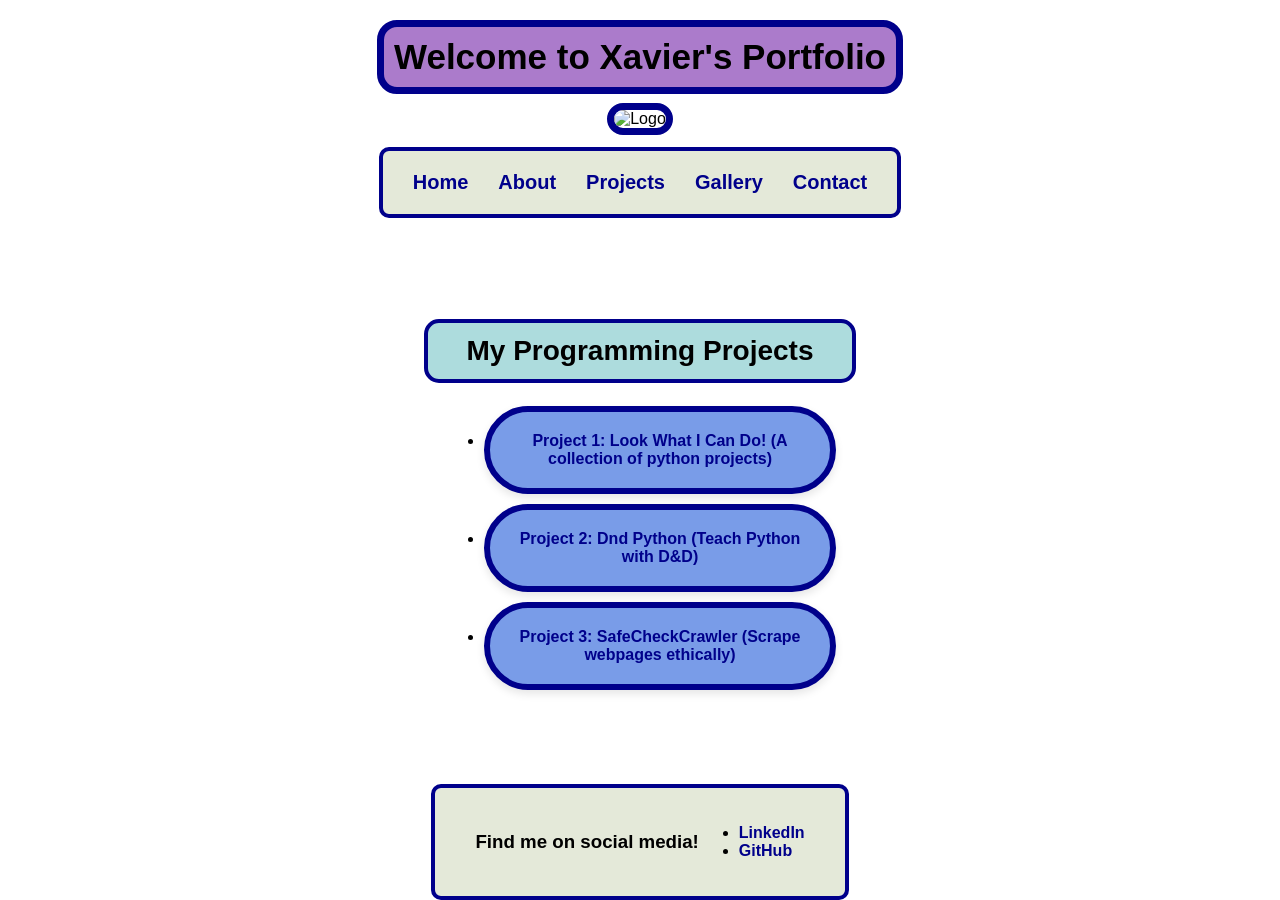
==== index.html @ 68dacaf2 "Redesign portfolio for GitHub Pages Make index.html the deployable homepage, refresh the site with a" ====
<!DOCTYPE html>
<html lang="en">

<head>
    <meta charset="UTF-8">
    <meta name="viewport" content="width=device-width, initial-scale=1.0">
    <title>Xavier's Portfolio</title>
    <link rel="stylesheet" href="styles.css">
</head>

<body>
    <div class="page">
        <h1>Welcome to Xavier's Portfolio</h1>
        <div class="logo">
            <img src="art/logo.png" alt="Logo">
        </div>

        <header class="site-header">
            <nav class="nav">
                <a href="portfolio.html">Home</a>
                <a href="about.html">About</a>
                <a href="projects.html">Projects</a>
                <a href="gallery.html">Gallery</a>
                <a href="contact.html">Contact</a>
            </nav>
        </header>

        <main class="main-content">
            <section id="projects">
                <h2>My Programming Projects</h2>
                <ul>
                    <li class="cards"><a href="https://github.com/Xmharris/Look_What_I_Can_Do">Project 1: Look What
                            I Can Do! (A collection of python projects)</a></li>
                    <li class="cards"><a
                            href="https://github.com/Xmharris/Python_projects/tree/version_one/Dnd_Python">Project
                            2: Dnd Python (Teach Python with D&D)</a></li>
                    <li class="cards"><a href="https://github.com/Xmharris/SafeCheckCrawler">Project 3:
                            SafeCheckCrawler (Scrape webpages ethically)</a>
                    </li>
                </ul>
            </section>
        </main>

        <footer class="site-footer">
            <h3>Find me on social media!</h3>
            <ul>
                <li><a href="https://www.linkedin.com/in/xmharris" target="_blank">LinkedIn</a></li>
                <li><a href="https://github.com/xmharris" target="_blank">GitHub</a></li>
            </ul>
        </footer>
    </div>
</body>

</html>
---- styles.css ----
body {
  background-image: url(art/bg.jpg);
  background-size: cover;
  background-position: center;
  background-attachment: fixed;
  margin: 0;
}

/* ==========================================================================
   1. Base & Element Selectors
   ========================================================================== */
main {
  flex: 1;
  padding: auto;
  width: 100%;
  max-width: 900px;
  box-sizing: border-box;
  justify-content: space-around;
}

h1 {
  font-size: 35px;
  background-color: rgb(171, 123, 203);
  border-radius: 20px;
  border: 7px solid darkblue;
  padding: 10px;
  margin-bottom: 5px;
  margin-top: 20px;

}

h2 {
  font-family: Verdana, Geneva, Tahoma, sans-serif;
  font-size: 28px;
  background-color: rgb(173, 220, 221);
  border-radius: 15px;
  border: 4px solid darkblue;
  text-align: center;
  padding: 12px;
}

p {
  display: flex;
  justify-content: center;
  align-items: center;
  font-size: 18px;
  padding: 10px;
  border-radius: 20px;
  box-shadow: 0 4px 8px rgba(0, 0, 0, 0.1);
}

a {
  color: darkblue;
  text-decoration: none;
  font-weight: bold;
  transition: color 0.2s ease, opacity 0.2s ease;
}

a:hover {
  color: rgb(171, 123, 203);
  opacity: 0.85;
}

form#contact-form {
  display: flex;
  flex-direction: column;
  align-items: center;
  background-color: rgb(155, 222, 213);
  margin-top: 30px;
  border: 4px solid rgb(35, 11, 139);
  border-radius: 20px;
  padding: 20px;
  width: 600px;
  height: 600px;
}


form#contact-form label {
  display: block;
  margin: 8px 0 4px 0;
}

form#contact-form input,
form#contact-form textarea {
  width: 75%;
  padding: 8px;
  margin-bottom: 20px;
  box-sizing: border-box;
}

form#contact-form textarea {
  height: 200px;
}

form#contact-form button {
  padding: 12px 24px;
  border: none;
  border-radius: 6px;
  background-color: darkblue;
  color: white;
  font-weight: bold;
  cursor: pointer;
}

#messages-list {
  background-color: rgb(155, 222, 213);
  border: 4px solid darkblue;
  border-radius: 20px;
  box-shadow: 0 4px 8px rgba(0, 0, 0, 0.1);
  margin-top: 20px;
  padding: 20px;
  list-style: none;
  width: 600px;
  max-width: 900px;
}

/* ==========================================================================
   2. Layout & Page Structure
   ========================================================================== */
.page {
  min-height: 100vh;
  display: flex;
  flex-direction: column;
  justify-content: space-around;
  align-items: center;
  font-family: 'Gill Sans', 'Gill Sans MT', Calibri, 'Trebuchet MS', sans-serif;
}

.site-header {
  display: flex;
  justify-content: space-around;
  align-items: center;
  background-color: rgb(228, 233, 217);
  padding: 20px 30px;
  border-radius: 10px;
  border: 4px solid darkblue;
  width: auto;
  max-width: 900px;
}

.nav {
  display: flex;
  justify-content: space-evenly;
  gap: 30px;
  font-size: 20px;
}

.main-content {
  display: flex;
  justify-content: space-evenly;
  flex-direction: column;
  align-items: center;

}

.site-footer {
  display: flex;
  justify-content: space-around;
  align-items: center;
  background-color: rgb(228, 233, 217);
  padding: 20px 40px;
  border-radius: 10px;
  border: 4px solid darkblue;
  width: auto;
  max-width: 900px;
}

/* ==========================================================================
   3. Component Selectors
   ========================================================================== */

.logo img,
.art-images img {
  width: auto;
  border-radius: 20px;
  border: 7px solid darkblue;
  height: 250px;
  margin: 20px 10px;
  margin-top: 4px;
  margin-bottom: 12px;

}



.cards {
  padding: 20px;
  margin: 10px 20px;
  border-radius: 50px;
  text-align: center;
  background-color: rgb(121, 156, 232);
  border: 6px solid darkblue;
  box-shadow: 0 4px 8px rgba(0, 0, 0, 0.1);
  width: 300px;

}

.card {
  background-color: rgb(213, 230, 173);
  border: 4px solid darkblue;
  width: 500px;
  margin-left: 50px;
}

.featured {
  font-weight: bold;
  font-size: 20px;
}
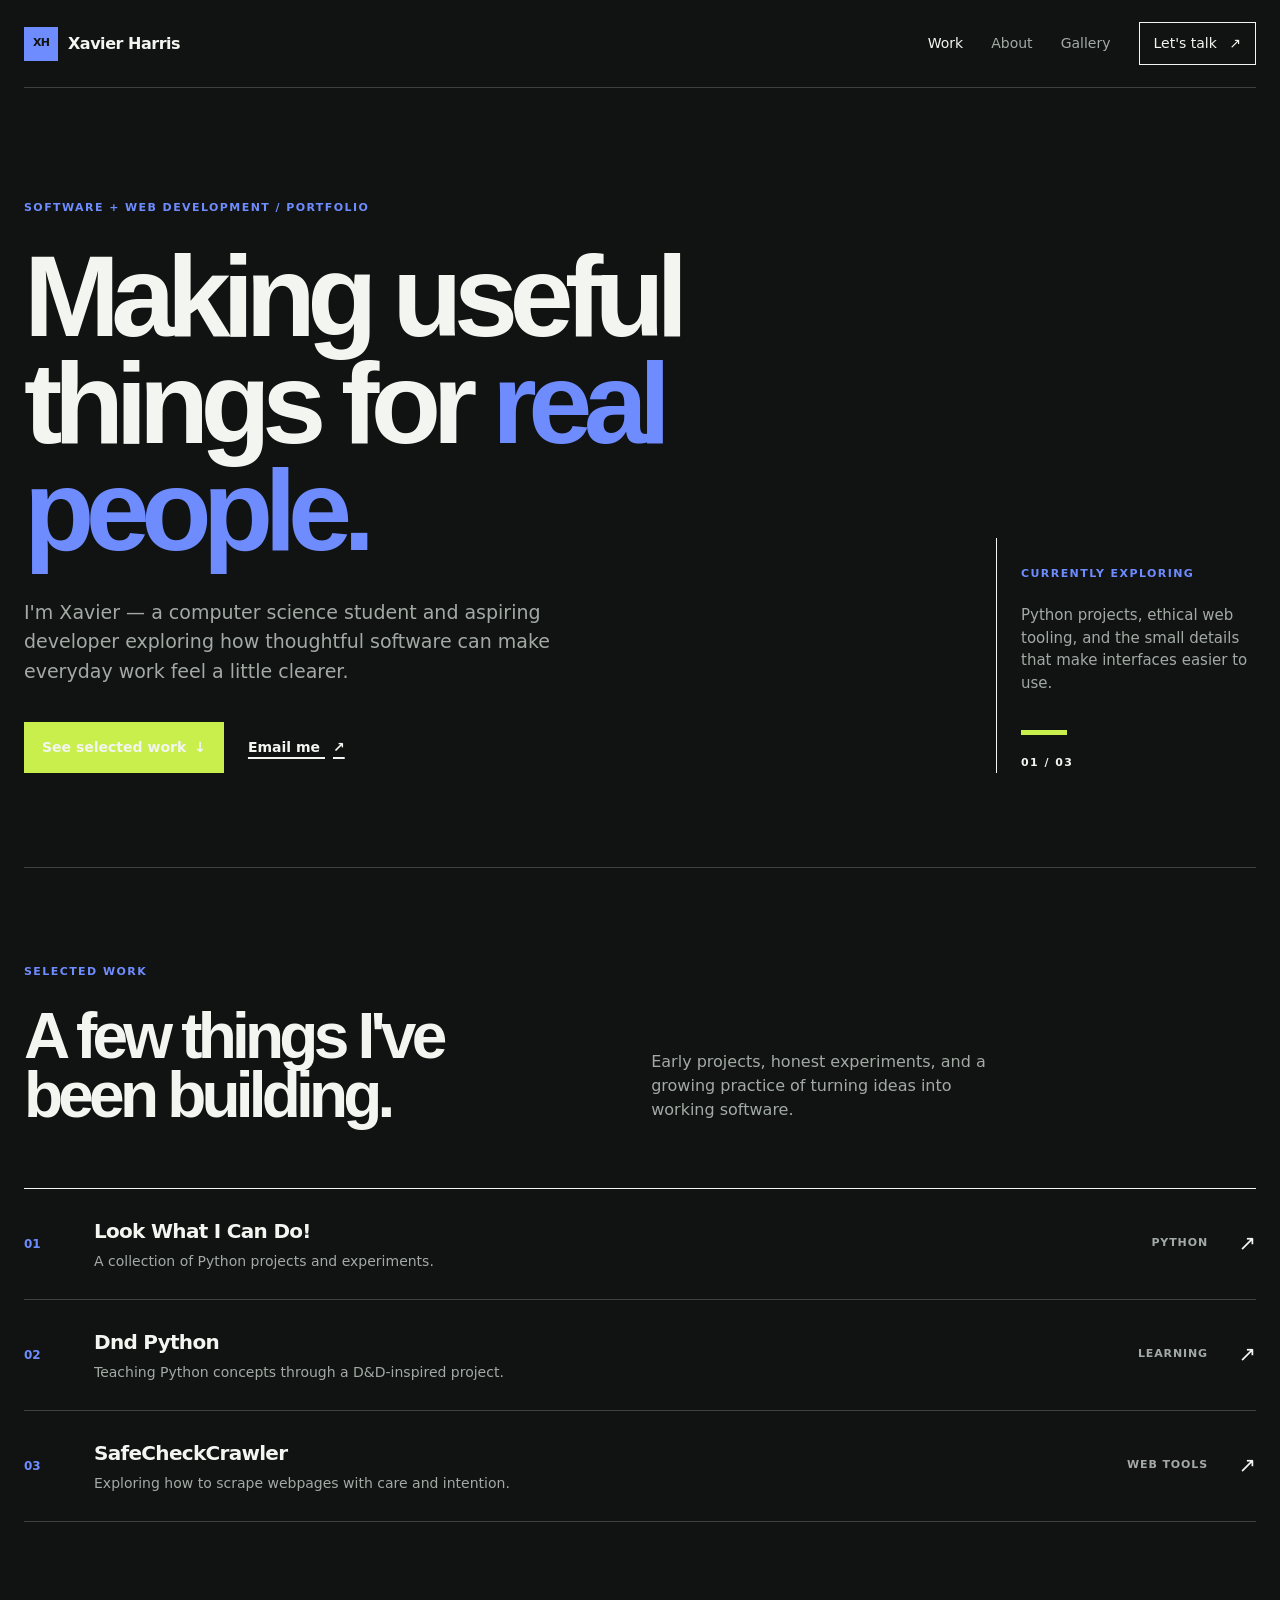
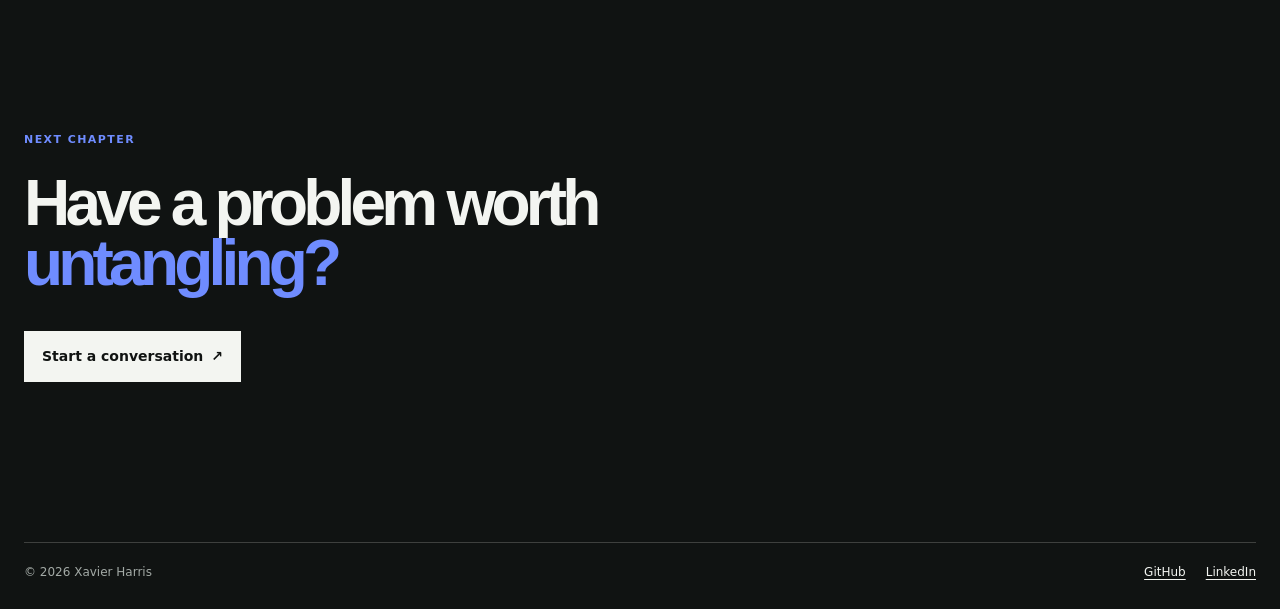
==== commit 14ef6b1c: "Complete dark GitHub Pages portfolio Update navigation and documentation, remove the redundant proje" ====
--- a/index.html
+++ b/index.html
@@ -1,54 +1,108 @@
-<!DOCTYPE html>
-<html lang="en">
-
-<head>
-    <meta charset="UTF-8">
-    <meta name="viewport" content="width=device-width, initial-scale=1.0">
-    <title>Xavier's Portfolio</title>
-    <link rel="stylesheet" href="styles.css">
-</head>
-
-<body>
-    <div class="page">
-        <h1>Welcome to Xavier's Portfolio</h1>
-        <div class="logo">
-            <img src="art/logo.png" alt="Logo">
-        </div>
-
-        <header class="site-header">
-            <nav class="nav">
-                <a href="portfolio.html">Home</a>
-                <a href="about.html">About</a>
-                <a href="projects.html">Projects</a>
-                <a href="gallery.html">Gallery</a>
-                <a href="contact.html">Contact</a>
-            </nav>
-        </header>
-
-        <main class="main-content">
-            <section id="projects">
-                <h2>My Programming Projects</h2>
-                <ul>
-                    <li class="cards"><a href="https://github.com/Xmharris/Look_What_I_Can_Do">Project 1: Look What
-                            I Can Do! (A collection of python projects)</a></li>
-                    <li class="cards"><a
-                            href="https://github.com/Xmharris/Python_projects/tree/version_one/Dnd_Python">Project
-                            2: Dnd Python (Teach Python with D&D)</a></li>
-                    <li class="cards"><a href="https://github.com/Xmharris/SafeCheckCrawler">Project 3:
-                            SafeCheckCrawler (Scrape webpages ethically)</a>
-                    </li>
-                </ul>
-            </section>
-        </main>
-
-        <footer class="site-footer">
-            <h3>Find me on social media!</h3>
-            <ul>
-                <li><a href="https://www.linkedin.com/in/xmharris" target="_blank">LinkedIn</a></li>
-                <li><a href="https://github.com/xmharris" target="_blank">GitHub</a></li>
-            </ul>
-        </footer>
-    </div>
-</body>
-
-</html>+<!DOCTYPE html>
+<html lang="en">
+
+<head>
+    <meta charset="UTF-8">
+    <meta name="viewport" content="width=device-width, initial-scale=1.0">
+    <meta name="description" content="Portfolio of Xavier Harris, an aspiring software and web developer.">
+    <title>Xavier Harris — Software &amp; Web Developer</title>
+    <link rel="stylesheet" href="styles.css">
+</head>
+
+<body>
+    <!--
+    THESIS: A working notebook for a developer in progress, not a generic resume.
+    OWN-WORLD: Near-black, electric blue, and acid-lime marks on a dark ground; precise type and underlined links.
+    STORY: Visitors meet Xavier, scan three real projects, then choose a project or direct conversation.
+    FIRST VIEWPORT: Fixed utility bar, oversized introduction on the left, project index and contact action on the right.
+    FORM: Experience-led project index, chosen to make evidence lead before biography or decoration.
+    -->
+    <div class="site-shell">
+        <header class="site-header">
+            <a class="wordmark" href="index.html" aria-label="Xavier Harris home">
+                <span class="wordmark-mark">XH</span>
+                <span>Xavier Harris</span>
+            </a>
+            <nav class="nav" aria-label="Primary navigation">
+                <a class="is-active" href="index.html">Work</a>
+                <a href="about.html">About</a>
+                <a href="gallery.html">Gallery</a>
+                <a class="nav-contact" href="contact.html">Let's talk <span aria-hidden="true">↗</span></a>
+            </nav>
+        </header>
+
+        <main>
+            <section class="hero" aria-labelledby="hero-title">
+                <div class="hero-copy">
+                    <p class="eyebrow">Software + web development / Portfolio</p>
+                    <h1 id="hero-title">Making useful things for <em>real people.</em></h1>
+                    <p class="hero-intro">I'm Xavier — a computer science student and aspiring developer exploring how thoughtful software can make everyday work feel a little clearer.</p>
+                    <div class="hero-actions">
+                        <a class="button button-primary" href="#selected-work">See selected work <span aria-hidden="true">↓</span></a>
+                        <a class="text-link" href="mailto:xmharris11@gmail.com">Email me <span aria-hidden="true">↗</span></a>
+                    </div>
+                </div>
+                <aside class="hero-note" aria-label="Currently exploring">
+                    <span class="note-label">Currently exploring</span>
+                    <p>Python projects, ethical web tooling, and the small details that make interfaces easier to use.</p>
+                    <span class="note-line" aria-hidden="true"></span>
+                    <span class="note-index">01 / 03</span>
+                </aside>
+            </section>
+
+            <section class="work-section" id="selected-work" aria-labelledby="work-title">
+                <div class="section-heading">
+                    <p class="eyebrow">Selected work</p>
+                    <h2 id="work-title">A few things I've been building.</h2>
+                    <p>Early projects, honest experiments, and a growing practice of turning ideas into working software.</p>
+                </div>
+
+                <div class="project-list">
+                    <a class="project-row" href="https://github.com/Xmharris/Look_What_I_Can_Do" target="_blank" rel="noreferrer">
+                        <span class="project-number">01</span>
+                        <span class="project-main">
+                            <strong>Look What I Can Do!</strong>
+                            <span>A collection of Python projects and experiments.</span>
+                        </span>
+                        <span class="project-tag">Python</span>
+                        <span class="project-arrow" aria-hidden="true">↗</span>
+                    </a>
+                    <a class="project-row" href="https://github.com/Xmharris/Python_projects/tree/version_one/Dnd_Python" target="_blank" rel="noreferrer">
+                        <span class="project-number">02</span>
+                        <span class="project-main">
+                            <strong>Dnd Python</strong>
+                            <span>Teaching Python concepts through a D&amp;D-inspired project.</span>
+                        </span>
+                        <span class="project-tag">Learning</span>
+                        <span class="project-arrow" aria-hidden="true">↗</span>
+                    </a>
+                    <a class="project-row" href="https://github.com/Xmharris/SafeCheckCrawler" target="_blank" rel="noreferrer">
+                        <span class="project-number">03</span>
+                        <span class="project-main">
+                            <strong>SafeCheckCrawler</strong>
+                            <span>Exploring how to scrape webpages with care and intention.</span>
+                        </span>
+                        <span class="project-tag">Web tools</span>
+                        <span class="project-arrow" aria-hidden="true">↗</span>
+                    </a>
+                </div>
+            </section>
+
+            <section class="closing-section" aria-labelledby="closing-title">
+                <p class="eyebrow">Next chapter</p>
+                <h2 id="closing-title">Have a problem worth <em>untangling?</em></h2>
+                <a class="button button-dark" href="contact.html">Start a conversation <span aria-hidden="true">↗</span></a>
+            </section>
+        </main>
+
+        <footer class="site-footer">
+            <span>© 2026 Xavier Harris</span>
+            <div class="footer-links">
+                <a href="https://github.com/xmharris" target="_blank" rel="noreferrer">GitHub</a>
+                <a href="https://www.linkedin.com/in/xmharris" target="_blank" rel="noreferrer">LinkedIn</a>
+            </div>
+        </footer>
+    </div>
+</body>
+
+</html>
--- a/styles.css
+++ b/styles.css
@@ -1,208 +1,457 @@
-body {
-  background-image: url(art/bg.jpg);
-  background-size: cover;
-  background-position: center;
-  background-attachment: fixed;
-  margin: 0;
-}
-
-/* ==========================================================================
-   1. Base & Element Selectors
-   ========================================================================== */
-main {
-  flex: 1;
-  padding: auto;
-  width: 100%;
-  max-width: 900px;
-  box-sizing: border-box;
-  justify-content: space-around;
-}
-
-h1 {
-  font-size: 35px;
-  background-color: rgb(171, 123, 203);
-  border-radius: 20px;
-  border: 7px solid darkblue;
-  padding: 10px;
-  margin-bottom: 5px;
-  margin-top: 20px;
-
-}
-
-h2 {
-  font-family: Verdana, Geneva, Tahoma, sans-serif;
-  font-size: 28px;
-  background-color: rgb(173, 220, 221);
-  border-radius: 15px;
-  border: 4px solid darkblue;
-  text-align: center;
-  padding: 12px;
-}
-
-p {
-  display: flex;
-  justify-content: center;
-  align-items: center;
-  font-size: 18px;
-  padding: 10px;
-  border-radius: 20px;
-  box-shadow: 0 4px 8px rgba(0, 0, 0, 0.1);
-}
-
-a {
-  color: darkblue;
-  text-decoration: none;
-  font-weight: bold;
-  transition: color 0.2s ease, opacity 0.2s ease;
-}
-
-a:hover {
-  color: rgb(171, 123, 203);
-  opacity: 0.85;
-}
-
-form#contact-form {
-  display: flex;
-  flex-direction: column;
-  align-items: center;
-  background-color: rgb(155, 222, 213);
-  margin-top: 30px;
-  border: 4px solid rgb(35, 11, 139);
-  border-radius: 20px;
-  padding: 20px;
-  width: 600px;
-  height: 600px;
-}
-
-
-form#contact-form label {
-  display: block;
-  margin: 8px 0 4px 0;
-}
-
-form#contact-form input,
-form#contact-form textarea {
-  width: 75%;
-  padding: 8px;
-  margin-bottom: 20px;
-  box-sizing: border-box;
-}
-
-form#contact-form textarea {
-  height: 200px;
-}
-
-form#contact-form button {
-  padding: 12px 24px;
-  border: none;
-  border-radius: 6px;
-  background-color: darkblue;
-  color: white;
-  font-weight: bold;
-  cursor: pointer;
-}
-
-#messages-list {
-  background-color: rgb(155, 222, 213);
-  border: 4px solid darkblue;
-  border-radius: 20px;
-  box-shadow: 0 4px 8px rgba(0, 0, 0, 0.1);
-  margin-top: 20px;
-  padding: 20px;
-  list-style: none;
-  width: 600px;
-  max-width: 900px;
-}
-
-/* ==========================================================================
-   2. Layout & Page Structure
-   ========================================================================== */
-.page {
-  min-height: 100vh;
-  display: flex;
-  flex-direction: column;
-  justify-content: space-around;
-  align-items: center;
-  font-family: 'Gill Sans', 'Gill Sans MT', Calibri, 'Trebuchet MS', sans-serif;
-}
-
-.site-header {
-  display: flex;
-  justify-content: space-around;
-  align-items: center;
-  background-color: rgb(228, 233, 217);
-  padding: 20px 30px;
-  border-radius: 10px;
-  border: 4px solid darkblue;
-  width: auto;
-  max-width: 900px;
-}
-
-.nav {
-  display: flex;
-  justify-content: space-evenly;
-  gap: 30px;
-  font-size: 20px;
-}
-
-.main-content {
-  display: flex;
-  justify-content: space-evenly;
-  flex-direction: column;
-  align-items: center;
-
-}
-
-.site-footer {
-  display: flex;
-  justify-content: space-around;
-  align-items: center;
-  background-color: rgb(228, 233, 217);
-  padding: 20px 40px;
-  border-radius: 10px;
-  border: 4px solid darkblue;
-  width: auto;
-  max-width: 900px;
-}
-
-/* ==========================================================================
-   3. Component Selectors
-   ========================================================================== */
-
-.logo img,
-.art-images img {
-  width: auto;
-  border-radius: 20px;
-  border: 7px solid darkblue;
-  height: 250px;
-  margin: 20px 10px;
-  margin-top: 4px;
-  margin-bottom: 12px;
-
-}
-
-
-
-.cards {
-  padding: 20px;
-  margin: 10px 20px;
-  border-radius: 50px;
-  text-align: center;
-  background-color: rgb(121, 156, 232);
-  border: 6px solid darkblue;
-  box-shadow: 0 4px 8px rgba(0, 0, 0, 0.1);
-  width: 300px;
-
-}
-
-.card {
-  background-color: rgb(213, 230, 173);
-  border: 4px solid darkblue;
-  width: 500px;
-  margin-left: 50px;
-}
-
-.featured {
-  font-weight: bold;
-  font-size: 20px;
-}+:root {
+  --ink: #f3f5f1;
+  --muted: #a3aaa6;
+  --paper: #101312;
+  --paper-deep: #191d1b;
+  --cobalt: #6f8cff;
+  --lime: #c9ef4d;
+  --line: rgba(243, 245, 241, 0.2);
+  --display: "Arial Black", "Helvetica Neue", Arial, sans-serif;
+  --body: Inter, ui-sans-serif, system-ui, -apple-system, BlinkMacSystemFont, "Segoe UI", sans-serif;
+}
+
+* {
+  box-sizing: border-box;
+}
+
+html {
+  scroll-behavior: smooth;
+}
+
+body {
+  margin: 0;
+  background: var(--paper);
+  color: var(--ink);
+  font-family: var(--body);
+  font-size: 16px;
+  line-height: 1.5;
+}
+
+a {
+  color: inherit;
+}
+
+a:focus-visible,
+button:focus-visible {
+  outline: 3px solid var(--cobalt);
+  outline-offset: 5px;
+}
+
+.site-shell {
+  width: min(100% - 48px, 1240px);
+  margin: 0 auto;
+}
+
+.site-header {
+  display: flex;
+  align-items: center;
+  justify-content: space-between;
+  min-height: 88px;
+  border-bottom: 1px solid var(--line);
+}
+
+.wordmark,
+.nav,
+.hero-actions,
+.footer-links {
+  display: flex;
+  align-items: center;
+}
+
+.wordmark {
+  gap: 10px;
+  font-weight: 750;
+  letter-spacing: -0.03em;
+  text-decoration: none;
+}
+
+.wordmark-mark {
+  display: grid;
+  width: 34px;
+  height: 34px;
+  place-items: center;
+  background: var(--cobalt);
+  color: var(--paper);
+  font-size: 11px;
+  letter-spacing: -0.08em;
+}
+
+.nav {
+  gap: 28px;
+  font-size: 14px;
+}
+
+.nav a,
+.footer-links a {
+  text-decoration: none;
+}
+
+.nav a {
+  color: var(--muted);
+  transition: color 180ms ease;
+}
+
+.nav a:hover,
+.nav a.is-active {
+  color: var(--ink);
+}
+
+.nav-contact {
+  padding: 10px 14px;
+  border: 1px solid var(--ink);
+  color: var(--ink) !important;
+}
+
+.nav-contact span,
+.button span,
+.text-link span {
+  margin-left: 8px;
+}
+
+.hero {
+  display: grid;
+  grid-template-columns: minmax(0, 1fr) 260px;
+  gap: 10%;
+  min-height: 590px;
+  padding: 112px 0 94px;
+  align-items: end;
+}
+
+.eyebrow,
+.note-label,
+.note-index,
+.project-tag {
+  color: var(--cobalt);
+  font-size: 11px;
+  font-weight: 800;
+  letter-spacing: 0.13em;
+  text-transform: uppercase;
+}
+
+.eyebrow {
+  margin: 0 0 26px;
+}
+
+h1,
+h2,
+p {
+  margin-top: 0;
+}
+
+h1,
+h2 {
+  font-family: var(--display);
+  letter-spacing: -0.075em;
+  line-height: 0.93;
+}
+
+h1 {
+  max-width: 850px;
+  margin-bottom: 34px;
+  font-size: clamp(3.7rem, 9vw, 8.6rem);
+  font-weight: 900;
+}
+
+h1 em,
+h2 em {
+  color: var(--cobalt);
+  font-style: normal;
+}
+
+.hero-intro {
+  max-width: 570px;
+  margin-bottom: 36px;
+  color: var(--muted);
+  font-size: 19px;
+  line-height: 1.55;
+}
+
+.hero-actions {
+  gap: 24px;
+}
+
+.button {
+  display: inline-flex;
+  align-items: center;
+  padding: 15px 18px;
+  font-size: 14px;
+  font-weight: 800;
+  text-decoration: none;
+  transition: transform 180ms ease, background-color 180ms ease;
+}
+
+.button:hover {
+  transform: translateY(-3px);
+}
+
+.button-primary {
+  background: var(--lime);
+}
+
+.button-primary:hover {
+  background: #d7fa6c;
+}
+
+.button-dark {
+  background: var(--ink);
+  color: var(--paper);
+}
+
+.text-link {
+  font-size: 14px;
+  font-weight: 800;
+  text-underline-offset: 5px;
+  text-decoration-thickness: 2px;
+}
+
+.hero-note {
+  padding: 22px 0 0 24px;
+  border-left: 1px solid var(--ink);
+}
+
+.hero-note p {
+  margin: 20px 0 36px;
+  color: var(--muted);
+  font-size: 15px;
+}
+
+.note-line {
+  display: block;
+  width: 46px;
+  height: 5px;
+  margin-bottom: 14px;
+  background: var(--lime);
+}
+
+.note-index {
+  color: var(--ink);
+}
+
+.work-section {
+  padding: 96px 0 118px;
+  border-top: 1px solid var(--line);
+}
+
+.section-heading {
+  display: grid;
+  grid-template-columns: 1fr 1.2fr;
+  column-gap: 10%;
+  align-items: end;
+  margin-bottom: 62px;
+}
+
+.section-heading .eyebrow {
+  grid-column: 1 / -1;
+}
+
+h2 {
+  margin-bottom: 0;
+  font-size: clamp(2.5rem, 5vw, 5.3rem);
+}
+
+.section-heading > p:last-child {
+  max-width: 360px;
+  margin-bottom: 4px;
+  color: var(--muted);
+}
+
+.project-list {
+  border-top: 1px solid var(--ink);
+}
+
+.project-row {
+  display: grid;
+  grid-template-columns: 50px minmax(0, 1fr) 110px 28px;
+  gap: 20px;
+  align-items: center;
+  padding: 27px 0;
+  border-bottom: 1px solid var(--line);
+  text-decoration: none;
+  transition: transform 220ms ease, background-color 220ms ease;
+}
+
+.project-row:hover {
+  transform: translateX(10px);
+  background: var(--lime);
+}
+
+.project-number {
+  color: var(--cobalt);
+  font-size: 12px;
+  font-weight: 800;
+}
+
+.project-main {
+  display: flex;
+  flex-direction: column;
+  gap: 5px;
+}
+
+.project-main strong {
+  font-size: 20px;
+  letter-spacing: -0.035em;
+}
+
+.project-main span {
+  color: var(--muted);
+  font-size: 14px;
+}
+
+.project-tag {
+  color: var(--muted);
+  letter-spacing: 0.08em;
+  text-align: right;
+}
+
+.project-arrow {
+  font-size: 21px;
+  text-align: right;
+}
+
+.closing-section {
+  display: flex;
+  flex-direction: column;
+  align-items: flex-start;
+  padding: 92px 0 110px;
+}
+
+.closing-section h2 {
+  max-width: 780px;
+  margin-bottom: 38px;
+}
+
+.site-footer {
+  display: flex;
+  justify-content: space-between;
+  padding: 20px 0 28px;
+  border-top: 1px solid var(--line);
+  color: var(--muted);
+  font-size: 12px;
+}
+
+.footer-links {
+  gap: 20px;
+}
+
+.footer-links a {
+  color: var(--ink);
+  text-decoration: underline;
+  text-underline-offset: 3px;
+}
+
+/* Shared styles keep the site's secondary pages legible while they are updated. */
+.page {
+  width: min(100% - 48px, 1240px);
+  margin: 0 auto;
+}
+
+.page > h1 {
+  margin-top: 80px;
+}
+
+.page .site-header {
+  margin-bottom: 70px;
+}
+
+.main-content {
+  max-width: 850px;
+  margin: 0 auto;
+}
+
+.site-footer {
+  margin-top: 50px;
+}
+
+@media (max-width: 760px) {
+  .site-shell,
+  .page {
+    width: min(100% - 32px, 1240px);
+  }
+
+  .site-header {
+    min-height: 74px;
+  }
+
+  .nav {
+    gap: 13px;
+    font-size: 12px;
+  }
+
+  .nav a:not(.nav-contact) {
+    display: none;
+  }
+
+  .nav-contact {
+    padding: 8px 10px;
+  }
+
+  .hero {
+    display: block;
+    min-height: 0;
+    padding: 78px 0 82px;
+  }
+
+  h1 {
+    font-size: clamp(3.4rem, 17vw, 6rem);
+  }
+
+  .hero-intro {
+    font-size: 17px;
+  }
+
+  .hero-note {
+    margin-top: 72px;
+  }
+
+  .section-heading {
+    display: block;
+    margin-bottom: 40px;
+  }
+
+  .section-heading > p:last-child {
+    margin-top: 24px;
+  }
+
+  .work-section {
+    padding: 72px 0 80px;
+  }
+
+  .project-row {
+    grid-template-columns: 34px minmax(0, 1fr) 22px;
+    gap: 12px;
+    padding: 22px 0;
+  }
+
+  .project-tag {
+    display: none;
+  }
+
+  .project-main strong {
+    font-size: 17px;
+  }
+
+  .project-main span {
+    font-size: 13px;
+  }
+
+  .closing-section {
+    padding: 66px 0 82px;
+  }
+
+  .site-footer {
+    gap: 20px;
+    align-items: flex-start;
+  }
+}
+
+@media (prefers-reduced-motion: reduce) {
+  html {
+    scroll-behavior: auto;
+  }
+
+  *,
+  *::before,
+  *::after {
+    transition-duration: 0.01ms !important;
+  }
+}
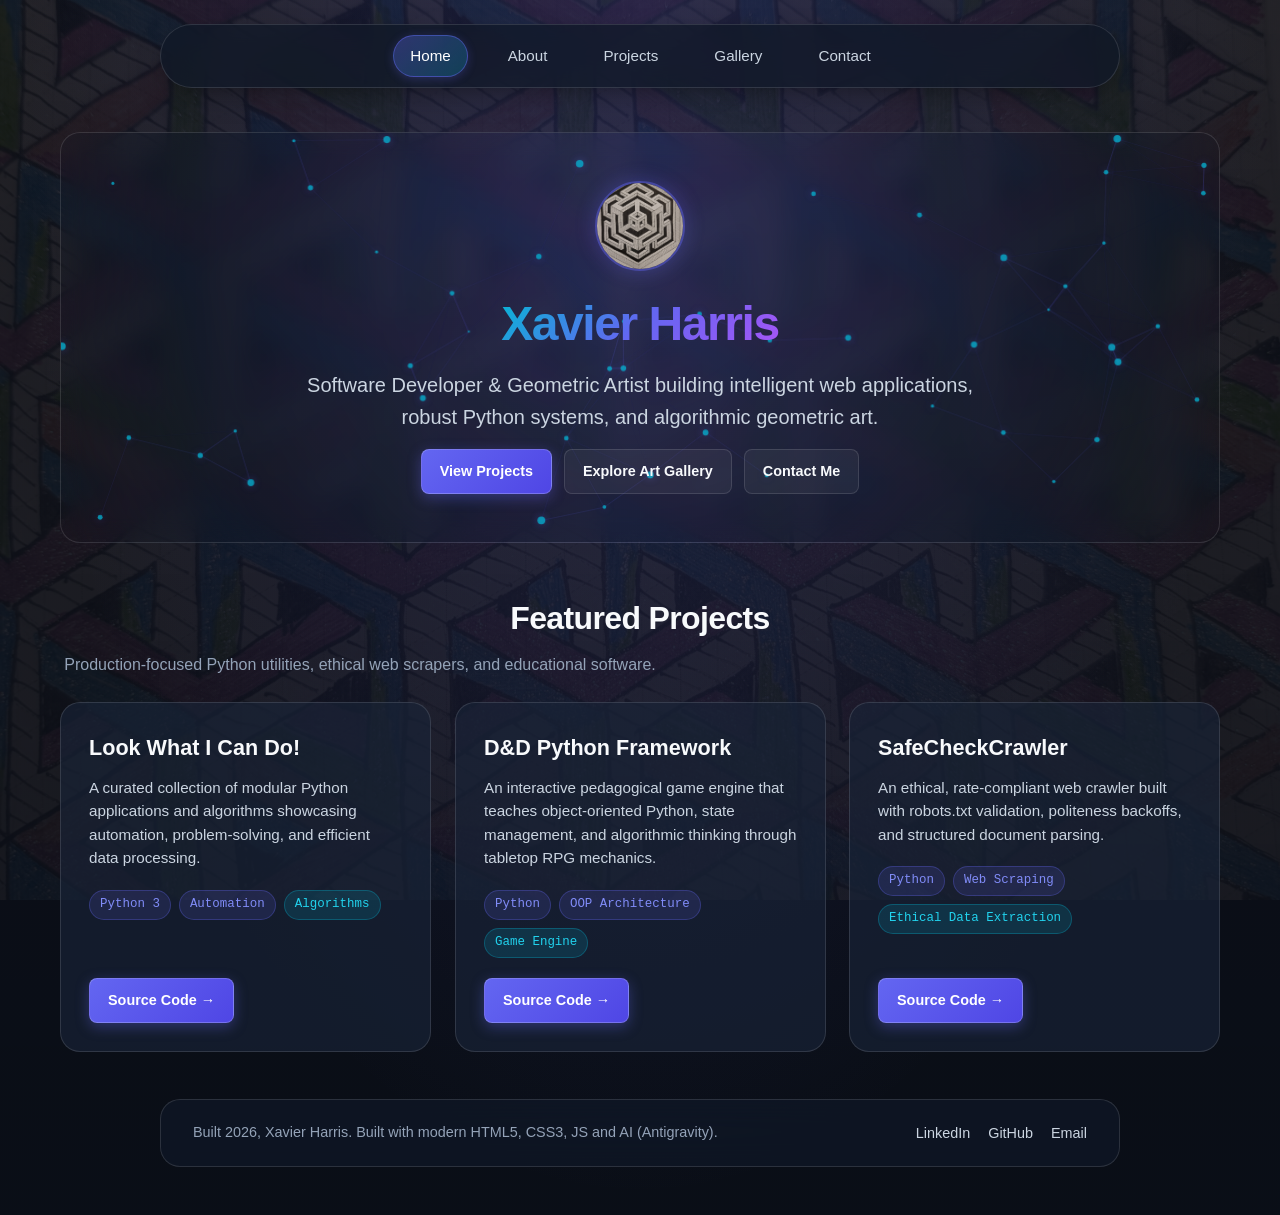
==== commit 38ffb4d6: "Update title and tagline in index.html" ====
--- a/index.html
+++ b/index.html
@@ -4,103 +4,110 @@
 <head>
     <meta charset="UTF-8">
     <meta name="viewport" content="width=device-width, initial-scale=1.0">
-    <meta name="description" content="Portfolio of Xavier Harris, an aspiring software and web developer.">
-    <title>Xavier Harris — Software &amp; Web Developer</title>
+    <title>Xavier Harris | Software Engineer & Artist</title>
     <link rel="stylesheet" href="styles.css">
+    <script src="script.js" defer></script>
 </head>
 
 <body>
-    <!--
-    THESIS: A working notebook for a developer in progress, not a generic resume.
-    OWN-WORLD: Near-black, electric blue, and acid-lime marks on a dark ground; precise type and underlined links.
-    STORY: Visitors meet Xavier, scan three real projects, then choose a project or direct conversation.
-    FIRST VIEWPORT: Fixed utility bar, oversized introduction on the left, project index and contact action on the right.
-    FORM: Experience-led project index, chosen to make evidence lead before biography or decoration.
-    -->
-    <div class="site-shell">
+    <div class="page">
         <header class="site-header">
-            <a class="wordmark" href="index.html" aria-label="Xavier Harris home">
-                <span class="wordmark-mark">XH</span>
-                <span>Xavier Harris</span>
-            </a>
-            <nav class="nav" aria-label="Primary navigation">
-                <a class="is-active" href="index.html">Work</a>
+            <nav class="nav">
+                <a href="index.html" class="active">Home</a>
                 <a href="about.html">About</a>
+                <a href="projects.html">Projects</a>
                 <a href="gallery.html">Gallery</a>
-                <a class="nav-contact" href="contact.html">Let's talk <span aria-hidden="true">↗</span></a>
+                <a href="contact.html">Contact</a>
             </nav>
         </header>
 
-        <main>
-            <section class="hero" aria-labelledby="hero-title">
-                <div class="hero-copy">
-                    <p class="eyebrow">Software + web development / Portfolio</p>
-                    <h1 id="hero-title">Making useful things for <em>real people.</em></h1>
-                    <p class="hero-intro">I'm Xavier — a computer science student and aspiring developer exploring how thoughtful software can make everyday work feel a little clearer.</p>
-                    <div class="hero-actions">
-                        <a class="button button-primary" href="#selected-work">See selected work <span aria-hidden="true">↓</span></a>
-                        <a class="text-link" href="mailto:xmharris11@gmail.com">Email me <span aria-hidden="true">↗</span></a>
-                    </div>
+        <main class="main-content">
+            <!-- Hero Branding Section with Interactive Sacred Geometry Canvas -->
+            <section class="brand-hero">
+                <canvas id="hero-canvas"></canvas>
+                <div class="logo">
+                    <img src="art/logo.png" alt="Xavier Harris Logo">
                 </div>
-                <aside class="hero-note" aria-label="Currently exploring">
-                    <span class="note-label">Currently exploring</span>
-                    <p>Python projects, ethical web tooling, and the small details that make interfaces easier to use.</p>
-                    <span class="note-line" aria-hidden="true"></span>
-                    <span class="note-index">01 / 03</span>
-                </aside>
-            </section>
-
-            <section class="work-section" id="selected-work" aria-labelledby="work-title">
-                <div class="section-heading">
-                    <p class="eyebrow">Selected work</p>
-                    <h2 id="work-title">A few things I've been building.</h2>
-                    <p>Early projects, honest experiments, and a growing practice of turning ideas into working software.</p>
-                </div>
-
-                <div class="project-list">
-                    <a class="project-row" href="https://github.com/Xmharris/Look_What_I_Can_Do" target="_blank" rel="noreferrer">
-                        <span class="project-number">01</span>
-                        <span class="project-main">
-                            <strong>Look What I Can Do!</strong>
-                            <span>A collection of Python projects and experiments.</span>
-                        </span>
-                        <span class="project-tag">Python</span>
-                        <span class="project-arrow" aria-hidden="true">↗</span>
-                    </a>
-                    <a class="project-row" href="https://github.com/Xmharris/Python_projects/tree/version_one/Dnd_Python" target="_blank" rel="noreferrer">
-                        <span class="project-number">02</span>
-                        <span class="project-main">
-                            <strong>Dnd Python</strong>
-                            <span>Teaching Python concepts through a D&amp;D-inspired project.</span>
-                        </span>
-                        <span class="project-tag">Learning</span>
-                        <span class="project-arrow" aria-hidden="true">↗</span>
-                    </a>
-                    <a class="project-row" href="https://github.com/Xmharris/SafeCheckCrawler" target="_blank" rel="noreferrer">
-                        <span class="project-number">03</span>
-                        <span class="project-main">
-                            <strong>SafeCheckCrawler</strong>
-                            <span>Exploring how to scrape webpages with care and intention.</span>
-                        </span>
-                        <span class="project-tag">Web tools</span>
-                        <span class="project-arrow" aria-hidden="true">↗</span>
-                    </a>
+                <h1>Xavier Harris</h1>
+                <p class="tagline">Software Developer & Geometric Artist building intelligent web applications,
+                    robust Python systems, and algorithmic geometric art.</p>
+                <div class="project-actions">
+                    <a href="projects.html" class="btn btn-primary">View Projects</a>
+                    <a href="gallery.html" class="btn btn-secondary">Explore Art Gallery</a>
+                    <a href="contact.html" class="btn btn-secondary">Contact Me</a>
                 </div>
             </section>
 
-            <section class="closing-section" aria-labelledby="closing-title">
-                <p class="eyebrow">Next chapter</p>
-                <h2 id="closing-title">Have a problem worth <em>untangling?</em></h2>
-                <a class="button button-dark" href="contact.html">Start a conversation <span aria-hidden="true">↗</span></a>
+            <!-- Featured Projects Section -->
+            <section id="projects" class="project-section reveal-on-scroll">
+                <h2>Featured Projects</h2>
+                <p class="section-subtitle">Production-focused Python utilities, ethical web scrapers, and educational
+                    software.</p>
+
+                <ul class="project-grid">
+                    <li class="project-card reveal-on-scroll">
+                        <div class="project-header">
+                            <h3>Look What I Can Do!</h3>
+                            <p class="project-description">A curated collection of modular Python applications and
+                                algorithms showcasing automation, problem-solving, and efficient data processing.</p>
+                        </div>
+                        <div class="tech-tags">
+                            <span class="tag">Python 3</span>
+                            <span class="tag">Automation</span>
+                            <span class="tag accent">Algorithms</span>
+                        </div>
+                        <div class="project-actions">
+                            <a href="https://github.com/Xmharris/Look_What_I_Can_Do" target="_blank"
+                                rel="noopener noreferrer" class="btn btn-primary">Source Code &rarr;</a>
+                        </div>
+                    </li>
+
+                    <li class="project-card reveal-on-scroll">
+                        <div class="project-header">
+                            <h3>D&amp;D Python Framework</h3>
+                            <p class="project-description">An interactive pedagogical game engine that teaches
+                                object-oriented Python, state management, and algorithmic thinking through tabletop RPG
+                                mechanics.</p>
+                        </div>
+                        <div class="tech-tags">
+                            <span class="tag">Python</span>
+                            <span class="tag">OOP Architecture</span>
+                            <span class="tag accent">Game Engine</span>
+                        </div>
+                        <div class="project-actions">
+                            <a href="https://github.com/Xmharris/Python_projects/tree/version_one/Dnd_Python"
+                                target="_blank" rel="noopener noreferrer" class="btn btn-primary">Source Code &rarr;</a>
+                        </div>
+                    </li>
+
+                    <li class="project-card reveal-on-scroll">
+                        <div class="project-header">
+                            <h3>SafeCheckCrawler</h3>
+                            <p class="project-description">An ethical, rate-compliant web crawler built with robots.txt
+                                validation, politeness backoffs, and structured document parsing.</p>
+                        </div>
+                        <div class="tech-tags">
+                            <span class="tag">Python</span>
+                            <span class="tag">Web Scraping</span>
+                            <span class="tag accent">Ethical Data Extraction</span>
+                        </div>
+                        <div class="project-actions">
+                            <a href="https://github.com/Xmharris/SafeCheckCrawler" target="_blank"
+                                rel="noopener noreferrer" class="btn btn-primary">Source Code &rarr;</a>
+                        </div>
+                    </li>
+                </ul>
             </section>
         </main>
 
         <footer class="site-footer">
-            <span>© 2026 Xavier Harris</span>
-            <div class="footer-links">
-                <a href="https://github.com/xmharris" target="_blank" rel="noreferrer">GitHub</a>
-                <a href="https://www.linkedin.com/in/xmharris" target="_blank" rel="noreferrer">LinkedIn</a>
-            </div>
+            <p>Built 2026, Xavier Harris. Built with modern HTML5, CSS3, JS and AI (Antigravity).</p>
+            <ul class="footer-links">
+                <li><a href="https://www.linkedin.com/in/xmharris" target="_blank"
+                        rel="noopener noreferrer">LinkedIn</a></li>
+                <li><a href="https://github.com/xmharris" target="_blank" rel="noopener noreferrer">GitHub</a></li>
+                <li><a href="mailto:xmharris11@gmail.com">Email</a></li>
+            </ul>
         </footer>
     </div>
 </body>
--- a/styles.css
+++ b/styles.css
@@ -1,457 +1,875 @@
+/* ==========================================================================
+   1. DESIGN TOKENS & SYSTEM VARIABLES
+   ========================================================================== */
 :root {
-  --ink: #f3f5f1;
-  --muted: #a3aaa6;
-  --paper: #101312;
-  --paper-deep: #191d1b;
-  --cobalt: #6f8cff;
-  --lime: #c9ef4d;
-  --line: rgba(243, 245, 241, 0.2);
-  --display: "Arial Black", "Helvetica Neue", Arial, sans-serif;
-  --body: Inter, ui-sans-serif, system-ui, -apple-system, BlinkMacSystemFont, "Segoe UI", sans-serif;
-}
-
-* {
+  /* Typography */
+  --font-main: -apple-system, BlinkMacSystemFont, 'Segoe UI', Roboto, Helvetica, Arial, sans-serif;
+  --font-mono: 'SFMono-Regular', Consolas, 'Liberation Mono', Menlo, Courier, monospace;
+
+  /* Color Palette: Cybernetic & Space Slate */
+  --color-bg-base: #0a0e17;
+  --color-surface-glass: rgba(16, 24, 40, 0.72);
+  --color-surface-card: rgba(26, 36, 56, 0.65);
+  --color-surface-hover: rgba(36, 50, 77, 0.85);
+
+  /* Borders & Highlights */
+  --border-glass: rgba(255, 255, 255, 0.12);
+  --border-glow: rgba(99, 102, 241, 0.5);
+  --border-accent: rgba(6, 182, 212, 0.5);
+
+  /* Accent Colors */
+  --accent-primary: #6366f1;
+  /* Indigo */
+  --accent-primary-light: #818cf8;
+  --accent-cyan: #06b6d4;
+  /* Cyan / Aqua */
+  --accent-purple: #a855f7;
+  /* Violet */
+  --accent-gradient: linear-gradient(135deg, #06b6d4 0%, #6366f1 50%, #a855f7 100%);
+
+  /* Text & Foreground */
+  --text-primary: #f8fafc;
+  --text-secondary: #cbd5e1;
+  --text-muted: #94a3b8;
+
+  /* Shadows & Elevations */
+  --shadow-sm: 0 4px 12px rgba(0, 0, 0, 0.25);
+  --shadow-md: 0 10px 30px -10px rgba(0, 0, 0, 0.5);
+  --shadow-glow: 0 0 25px rgba(99, 102, 241, 0.35);
+
+  /* Border Radii */
+  --radius-sm: 8px;
+  --radius-md: 14px;
+  --radius-lg: 20px;
+  --radius-full: 9999px;
+
+  /* Transitions */
+  --transition-fast: 0.18s cubic-bezier(0.16, 1, 0.3, 1);
+  --transition-smooth: 0.3s cubic-bezier(0.16, 1, 0.3, 1);
+}
+
+/* ==========================================================================
+   2. RESET & BASE ELEMENTS
+   ========================================================================== */
+*,
+*::before,
+*::after {
   box-sizing: border-box;
-}
-
-html {
-  scroll-behavior: smooth;
+  margin: 0;
+  padding: 0;
 }
 
 body {
-  margin: 0;
-  background: var(--paper);
-  color: var(--ink);
-  font-family: var(--body);
-  font-size: 16px;
-  line-height: 1.5;
-}
-
-a {
-  color: inherit;
-}
-
-a:focus-visible,
-button:focus-visible {
-  outline: 3px solid var(--cobalt);
-  outline-offset: 5px;
-}
-
-.site-shell {
-  width: min(100% - 48px, 1240px);
+  font-family: var(--font-main);
+  background-color: var(--color-bg-base);
+  background-image:
+    radial-gradient(ellipse at 50% 0%, rgba(99, 102, 241, 0.18) 0%, transparent 70%),
+    linear-gradient(180deg, rgba(10, 14, 23, 0.88) 0%, rgba(10, 14, 23, 0.95) 100%),
+    url('art/bg.jpg');
+  background-size: auto, auto, cover;
+  background-position: center top, center, center;
+  background-attachment: scroll, scroll, fixed;
+  color: var(--text-primary);
+  line-height: 1.6;
+  min-height: 100vh;
+  -webkit-font-smoothing: antialiased;
+  -moz-osx-font-smoothing: grayscale;
+}
+
+/* ==========================================================================
+   3. LAYOUT & CONTAINER
+   ========================================================================== */
+.page {
+  min-height: 100vh;
+  display: flex;
+  flex-direction: column;
+  align-items: center;
+  width: 100%;
+  max-width: 1200px;
   margin: 0 auto;
-}
-
+  padding: 24px 20px 48px;
+}
+
+.main-content {
+  width: 100%;
+  flex: 1;
+  display: flex;
+  flex-direction: column;
+  align-items: center;
+  gap: 40px;
+  margin-top: 24px;
+}
+
+/* ==========================================================================
+   4. NAVIGATION & HEADER
+   ========================================================================== */
 .site-header {
-  display: flex;
-  align-items: center;
+  position: sticky;
+  top: 16px;
+  z-index: 100;
+  width: 100%;
+  max-width: 960px;
+  background: var(--color-surface-glass);
+  backdrop-filter: blur(16px);
+  -webkit-backdrop-filter: blur(16px);
+  border: 1px solid var(--border-glass);
+  border-radius: var(--radius-full);
+  box-shadow: var(--shadow-md);
+  padding: 10px 24px;
+  transition: border-color var(--transition-smooth);
+}
+
+.site-header:hover {
+  border-color: rgba(255, 255, 255, 0.22);
+}
+
+.nav {
+  display: flex;
+  justify-content: center;
+  align-items: center;
+  flex-wrap: wrap;
+  gap: 12px 24px;
+}
+
+.nav a {
+  color: var(--text-secondary);
+  text-decoration: none;
+  font-size: 0.95rem;
+  font-weight: 500;
+  padding: 8px 16px;
+  border-radius: var(--radius-full);
+  transition: all var(--transition-fast);
+  position: relative;
+}
+
+.nav a:hover {
+  color: #ffffff;
+  background: rgba(255, 255, 255, 0.08);
+}
+
+.nav a.active {
+  color: #ffffff;
+  background: linear-gradient(135deg, rgba(99, 102, 241, 0.35), rgba(6, 182, 212, 0.25));
+  border: 1px solid var(--border-glow);
+  box-shadow: 0 2px 10px rgba(99, 102, 241, 0.25);
+}
+
+/* ==========================================================================
+   5. HERO & BRANDING
+   ========================================================================== */
+.brand-hero {
+  display: flex;
+  flex-direction: column;
+  align-items: center;
+  text-align: center;
+  margin: 20px 0 10px;
+  gap: 16px;
+}
+
+.logo img {
+  width: 90px;
+  height: 90px;
+  object-fit: cover;
+  border-radius: 50%;
+  border: 2px solid var(--border-glow);
+  box-shadow: 0 0 20px rgba(99, 102, 241, 0.3);
+  transition: transform var(--transition-smooth), box-shadow var(--transition-smooth);
+}
+
+.logo img:hover {
+  transform: scale(1.05) rotate(4deg);
+  box-shadow: 0 0 30px rgba(6, 182, 212, 0.5);
+}
+
+h1 {
+  font-size: clamp(2rem, 5vw, 3rem);
+  font-weight: 800;
+  letter-spacing: -0.03em;
+  background: var(--accent-gradient);
+  -webkit-background-clip: text;
+  background-clip: text;
+  -webkit-text-fill-color: transparent;
+  text-align: center;
+  line-height: 1.2;
+}
+
+.tagline {
+  font-size: clamp(1.05rem, 2vw, 1.25rem);
+  color: var(--text-secondary);
+  max-width: 680px;
+  margin: 0 auto;
+}
+
+h2 {
+  font-size: clamp(1.5rem, 3.5vw, 2rem);
+  font-weight: 700;
+  letter-spacing: -0.02em;
+  color: var(--text-primary);
+  text-align: center;
+  margin-bottom: 8px;
+}
+
+.section-subtitle {
+  color: var(--text-muted);
+  text-align: center;
+  font-size: 1rem;
+  max-width: 600px;
+  margin-bottom: 24px;
+}
+
+/* ==========================================================================
+   6. PROJECT CARDS & GRID
+   ========================================================================== */
+.project-section {
+  width: 100%;
+}
+
+.project-grid {
+  display: grid;
+  grid-template-columns: repeat(auto-fit, minmax(min(100%, 340px), 1fr));
+  gap: 24px;
+  width: 100%;
+  list-style: none;
+}
+
+.project-card {
+  background: var(--color-surface-card);
+  backdrop-filter: blur(12px);
+  -webkit-backdrop-filter: blur(12px);
+  border: 1px solid var(--border-glass);
+  border-radius: var(--radius-lg);
+  padding: 28px;
+  display: flex;
+  flex-direction: column;
   justify-content: space-between;
-  min-height: 88px;
-  border-bottom: 1px solid var(--line);
-}
-
-.wordmark,
-.nav,
-.hero-actions,
+  gap: 20px;
+  transition: transform var(--transition-smooth), border-color var(--transition-smooth), box-shadow var(--transition-smooth);
+  position: relative;
+  overflow: hidden;
+}
+
+.project-card::before {
+  content: '';
+  position: absolute;
+  top: 0;
+  left: 0;
+  right: 0;
+  height: 2px;
+  background: var(--accent-gradient);
+  opacity: 0;
+  transition: opacity var(--transition-fast);
+}
+
+.project-card:hover {
+  transform: translateY(-6px);
+  border-color: var(--border-glow);
+  box-shadow: var(--shadow-glow), var(--shadow-md);
+}
+
+.project-card:hover::before {
+  opacity: 1;
+}
+
+.project-header h3 {
+  font-size: 1.35rem;
+  color: var(--text-primary);
+  margin-bottom: 10px;
+  font-weight: 600;
+}
+
+.project-description {
+  color: var(--text-secondary);
+  font-size: 0.95rem;
+  line-height: 1.55;
+}
+
+.tech-tags {
+  display: flex;
+  flex-wrap: wrap;
+  gap: 8px;
+}
+
+.tag {
+  font-family: var(--font-mono);
+  font-size: 0.78rem;
+  padding: 4px 10px;
+  border-radius: var(--radius-full);
+  background: rgba(99, 102, 241, 0.15);
+  color: var(--accent-primary-light);
+  border: 1px solid rgba(99, 102, 241, 0.3);
+}
+
+.tag.accent {
+  background: rgba(6, 182, 212, 0.15);
+  color: #22d3ee;
+  border-color: rgba(6, 182, 212, 0.3);
+}
+
+.project-actions {
+  display: flex;
+  gap: 12px;
+  margin-top: auto;
+}
+
+.btn {
+  display: inline-flex;
+  align-items: center;
+  justify-content: center;
+  gap: 8px;
+  padding: 10px 18px;
+  font-size: 0.9rem;
+  font-weight: 600;
+  text-decoration: none;
+  border-radius: var(--radius-sm);
+  transition: all var(--transition-fast);
+  cursor: pointer;
+}
+
+.btn-primary {
+  background: linear-gradient(135deg, var(--accent-primary) 0%, #4f46e5 100%);
+  color: #ffffff;
+  border: 1px solid rgba(255, 255, 255, 0.2);
+  box-shadow: 0 4px 14px rgba(99, 102, 241, 0.35);
+}
+
+.btn-primary:hover {
+  background: linear-gradient(135deg, #4f46e5 0%, #4338ca 100%);
+  transform: translateY(-2px);
+  box-shadow: 0 6px 20px rgba(99, 102, 241, 0.5);
+}
+
+.btn-secondary {
+  background: rgba(255, 255, 255, 0.05);
+  color: var(--text-primary);
+  border: 1px solid var(--border-glass);
+}
+
+.btn-secondary:hover {
+  background: rgba(255, 255, 255, 0.12);
+  border-color: rgba(255, 255, 255, 0.3);
+}
+
+/* ==========================================================================
+   7. ART GALLERY GRID & CARDS
+   ========================================================================== */
+.gallery-section {
+  width: 100%;
+}
+
+.art-grid {
+  display: grid;
+  grid-template-columns: repeat(auto-fill, minmax(min(100%, 300px), 1fr));
+  gap: 24px;
+  width: 100%;
+}
+
+.art-card {
+  position: relative;
+  border-radius: var(--radius-lg);
+  overflow: hidden;
+  background: var(--color-surface-card);
+  border: 1px solid var(--border-glass);
+  box-shadow: var(--shadow-sm);
+  transition: transform var(--transition-smooth), border-color var(--transition-smooth), box-shadow var(--transition-smooth);
+}
+
+.art-card:hover {
+  transform: translateY(-6px);
+  border-color: var(--border-accent);
+  box-shadow: 0 16px 36px -8px rgba(6, 182, 212, 0.3);
+}
+
+.art-card img {
+  width: 100%;
+  aspect-ratio: 1 / 1;
+  object-fit: cover;
+  display: block;
+  transition: transform var(--transition-smooth);
+}
+
+.art-card:hover img {
+  transform: scale(1.05);
+}
+
+.art-caption {
+  padding: 16px 20px;
+  background: linear-gradient(180deg, rgba(16, 24, 40, 0.7) 0%, rgba(16, 24, 40, 0.95) 100%);
+  border-top: 1px solid var(--border-glass);
+}
+
+.art-caption h4 {
+  font-size: 1.1rem;
+  color: var(--text-primary);
+  font-weight: 600;
+}
+
+.art-caption p {
+  font-size: 0.85rem;
+  color: var(--text-muted);
+  margin-top: 4px;
+}
+
+/* ==========================================================================
+   8. ABOUT SECTION (TWO-COLUMN PROFILE)
+   ========================================================================== */
+.about-container {
+  display: grid;
+  grid-template-columns: 320px 1fr;
+  gap: 36px;
+  width: 100%;
+  align-items: start;
+}
+
+@media (max-width: 840px) {
+  .about-container {
+    grid-template-columns: 1fr;
+  }
+}
+
+.profile-card {
+  background: var(--color-surface-card);
+  backdrop-filter: blur(12px);
+  border: 1px solid var(--border-glass);
+  border-radius: var(--radius-lg);
+  padding: 24px;
+  display: flex;
+  flex-direction: column;
+  align-items: center;
+  text-align: center;
+  gap: 16px;
+  box-shadow: var(--shadow-md);
+}
+
+.profile-card img {
+  width: 200px;
+  height: 200px;
+  object-fit: cover;
+  border-radius: 50%;
+  border: 3px solid var(--accent-primary);
+  box-shadow: 0 0 24px rgba(99, 102, 241, 0.4);
+}
+
+.bio-card {
+  background: var(--color-surface-card);
+  backdrop-filter: blur(12px);
+  border: 1px solid var(--border-glass);
+  border-radius: var(--radius-lg);
+  padding: 32px;
+  box-shadow: var(--shadow-md);
+  display: flex;
+  flex-direction: column;
+  gap: 18px;
+}
+
+.bio-card p {
+  color: var(--text-secondary);
+  font-size: 1.05rem;
+  line-height: 1.7;
+}
+
+.personal-touch-card {
+  display: flex;
+  align-items: center;
+  gap: 24px;
+  background: rgba(255, 255, 255, 0.03);
+  border: 1px solid var(--border-glass);
+  border-radius: var(--radius-md);
+  padding: 20px;
+  margin-top: 12px;
+}
+
+.personal-touch-card img {
+  width: 100px;
+  height: 100px;
+  object-fit: cover;
+  border-radius: var(--radius-md);
+  border: 2px solid var(--border-glass);
+  flex-shrink: 0;
+}
+
+.personal-touch-card p {
+  font-size: 0.95rem;
+  color: var(--text-secondary);
+  font-style: italic;
+}
+
+/* ==========================================================================
+   9. CONTACT FORM & MESSAGES
+   ========================================================================== */
+.contact-container {
+  width: 100%;
+  max-width: 680px;
+  display: flex;
+  flex-direction: column;
+  gap: 28px;
+}
+
+form#contact-form {
+  background: var(--color-surface-card);
+  backdrop-filter: blur(16px);
+  border: 1px solid var(--border-glass);
+  border-radius: var(--radius-lg);
+  padding: 36px;
+  box-shadow: var(--shadow-md);
+  display: flex;
+  flex-direction: column;
+  gap: 20px;
+}
+
+.form-group {
+  display: flex;
+  flex-direction: column;
+  gap: 8px;
+  text-align: left;
+}
+
+form#contact-form label {
+  font-size: 0.9rem;
+  font-weight: 600;
+  color: var(--text-secondary);
+  letter-spacing: 0.01em;
+}
+
+form#contact-form input,
+form#contact-form textarea {
+  width: 100%;
+  background: rgba(10, 14, 23, 0.7);
+  border: 1px solid var(--border-glass);
+  border-radius: var(--radius-sm);
+  padding: 12px 16px;
+  color: var(--text-primary);
+  font-family: var(--font-main);
+  font-size: 0.95rem;
+  transition: all var(--transition-fast);
+  outline: none;
+}
+
+form#contact-form input:focus,
+form#contact-form textarea:focus {
+  border-color: var(--accent-primary-light);
+  box-shadow: 0 0 0 3px rgba(99, 102, 241, 0.25);
+  background: rgba(15, 23, 42, 0.9);
+}
+
+form#contact-form textarea {
+  resize: vertical;
+  min-height: 140px;
+}
+
+form#contact-form button[type="submit"] {
+  background: linear-gradient(135deg, var(--accent-primary) 0%, #4f46e5 100%);
+  color: #ffffff;
+  font-size: 1rem;
+  font-weight: 600;
+  padding: 14px 28px;
+  border: none;
+  border-radius: var(--radius-sm);
+  cursor: pointer;
+  transition: all var(--transition-fast);
+  box-shadow: 0 4px 14px rgba(99, 102, 241, 0.35);
+  align-self: flex-start;
+}
+
+form#contact-form button[type="submit"]:hover {
+  transform: translateY(-2px);
+  box-shadow: 0 6px 20px rgba(99, 102, 241, 0.55);
+}
+
+.messages-box {
+  background: var(--color-surface-card);
+  backdrop-filter: blur(12px);
+  border: 1px solid var(--border-glass);
+  border-radius: var(--radius-md);
+  padding: 24px;
+}
+
+#messages-list {
+  list-style: none;
+  display: flex;
+  flex-direction: column;
+  gap: 12px;
+  margin-top: 12px;
+}
+
+#messages-list li {
+  background: rgba(255, 255, 255, 0.04);
+  border: 1px solid var(--border-glass);
+  padding: 12px 16px;
+  border-radius: var(--radius-sm);
+  font-size: 0.92rem;
+  color: var(--text-secondary);
+}
+
+.direct-email {
+  text-align: center;
+  color: var(--text-muted);
+  font-size: 0.95rem;
+}
+
+.direct-email a {
+  color: var(--accent-cyan);
+  text-decoration: none;
+  font-weight: 600;
+  transition: color var(--transition-fast);
+}
+
+.direct-email a:hover {
+  color: #67e8f9;
+  text-decoration: underline;
+}
+
+/* ==========================================================================
+   10. SITE FOOTER
+   ========================================================================== */
+.site-footer {
+  width: 100%;
+  max-width: 960px;
+  background: var(--color-surface-glass);
+  backdrop-filter: blur(16px);
+  border: 1px solid var(--border-glass);
+  border-radius: var(--radius-lg);
+  padding: 20px 32px;
+  display: flex;
+  justify-content: space-between;
+  align-items: center;
+  flex-wrap: wrap;
+  gap: 16px;
+  margin-top: 48px;
+}
+
+.site-footer p {
+  color: var(--text-muted);
+  font-size: 0.9rem;
+}
+
 .footer-links {
   display: flex;
-  align-items: center;
-}
-
-.wordmark {
-  gap: 10px;
-  font-weight: 750;
-  letter-spacing: -0.03em;
+  gap: 18px;
+  list-style: none;
+}
+
+.footer-links a {
+  color: var(--text-secondary);
   text-decoration: none;
-}
-
-.wordmark-mark {
-  display: grid;
-  width: 34px;
-  height: 34px;
-  place-items: center;
-  background: var(--cobalt);
-  color: var(--paper);
-  font-size: 11px;
-  letter-spacing: -0.08em;
-}
-
-.nav {
-  gap: 28px;
-  font-size: 14px;
-}
-
-.nav a,
-.footer-links a {
-  text-decoration: none;
-}
-
-.nav a {
-  color: var(--muted);
-  transition: color 180ms ease;
-}
-
-.nav a:hover,
-.nav a.is-active {
-  color: var(--ink);
-}
-
-.nav-contact {
-  padding: 10px 14px;
-  border: 1px solid var(--ink);
-  color: var(--ink) !important;
-}
-
-.nav-contact span,
-.button span,
-.text-link span {
-  margin-left: 8px;
-}
-
-.hero {
-  display: grid;
-  grid-template-columns: minmax(0, 1fr) 260px;
-  gap: 10%;
-  min-height: 590px;
-  padding: 112px 0 94px;
-  align-items: end;
-}
-
-.eyebrow,
-.note-label,
-.note-index,
-.project-tag {
-  color: var(--cobalt);
-  font-size: 11px;
-  font-weight: 800;
-  letter-spacing: 0.13em;
-  text-transform: uppercase;
-}
-
-.eyebrow {
-  margin: 0 0 26px;
-}
-
-h1,
-h2,
-p {
-  margin-top: 0;
-}
-
-h1,
-h2 {
-  font-family: var(--display);
-  letter-spacing: -0.075em;
-  line-height: 0.93;
-}
-
-h1 {
-  max-width: 850px;
-  margin-bottom: 34px;
-  font-size: clamp(3.7rem, 9vw, 8.6rem);
-  font-weight: 900;
-}
-
-h1 em,
-h2 em {
-  color: var(--cobalt);
-  font-style: normal;
-}
-
-.hero-intro {
-  max-width: 570px;
-  margin-bottom: 36px;
-  color: var(--muted);
-  font-size: 19px;
-  line-height: 1.55;
-}
-
-.hero-actions {
-  gap: 24px;
-}
-
-.button {
-  display: inline-flex;
-  align-items: center;
-  padding: 15px 18px;
-  font-size: 14px;
-  font-weight: 800;
-  text-decoration: none;
-  transition: transform 180ms ease, background-color 180ms ease;
-}
-
-.button:hover {
-  transform: translateY(-3px);
-}
-
-.button-primary {
-  background: var(--lime);
-}
-
-.button-primary:hover {
-  background: #d7fa6c;
-}
-
-.button-dark {
-  background: var(--ink);
-  color: var(--paper);
-}
-
-.text-link {
-  font-size: 14px;
-  font-weight: 800;
-  text-underline-offset: 5px;
-  text-decoration-thickness: 2px;
-}
-
-.hero-note {
-  padding: 22px 0 0 24px;
-  border-left: 1px solid var(--ink);
-}
-
-.hero-note p {
-  margin: 20px 0 36px;
-  color: var(--muted);
-  font-size: 15px;
-}
-
-.note-line {
+  font-size: 0.9rem;
+  font-weight: 500;
+  transition: color var(--transition-fast);
+}
+
+.footer-links a:hover {
+  color: var(--accent-cyan);
+}
+
+/* ==========================================================================
+   11. HERO CANVAS & 3D HARDWARE-ACCELERATED TILT
+   ========================================================================== */
+.brand-hero {
+  position: relative;
+  overflow: hidden;
+  width: 100%;
+  border-radius: var(--radius-lg);
+  padding: 48px 24px;
+  background: radial-gradient(circle at 50% 30%, rgba(99, 102, 241, 0.12) 0%, rgba(16, 24, 40, 0.5) 70%, transparent 100%);
+  border: 1px solid var(--border-glass);
+  backdrop-filter: blur(12px);
+  -webkit-backdrop-filter: blur(12px);
+}
+
+#hero-canvas {
+  position: absolute;
+  top: 0;
+  left: 0;
+  width: 100%;
+  height: 100%;
+  pointer-events: none;
+  z-index: 1;
+  border-radius: var(--radius-lg);
+}
+
+.brand-hero>*:not(#hero-canvas) {
+  position: relative;
+  z-index: 2;
+}
+
+/* 3D Perspective Tilt Card with Specular Reflection */
+.tilt-card {
+  transform-style: preserve-3d;
+  transform: perspective(1000px) rotateX(0deg) rotateY(0deg) scale3d(1, 1, 1);
+  transition: transform 0.18s cubic-bezier(0.16, 1, 0.3, 1), box-shadow 0.25s ease-out, border-color 0.25s ease-out;
+  will-change: transform;
+}
+
+.tilt-card::after {
+  content: '';
+  position: absolute;
+  inset: 0;
+  border-radius: inherit;
+  background: radial-gradient(450px circle at var(--mouse-x, 50%) var(--mouse-y, 50%),
+      rgba(255, 255, 255, 0.1),
+      transparent 60%);
+  pointer-events: none;
+  opacity: 0;
+  transition: opacity 0.3s ease;
+  z-index: 3;
+}
+
+.tilt-card:hover::after {
+  opacity: 1;
+}
+
+/* ==========================================================================
+   12. SCROLL REVEAL (INTERSECTION OBSERVER)
+   ========================================================================== */
+.reveal-on-scroll {
+  opacity: 0;
+  transform: translateY(28px);
+  transition: opacity 0.65s cubic-bezier(0.16, 1, 0.3, 1), transform 0.65s cubic-bezier(0.16, 1, 0.3, 1);
+  will-change: opacity, transform;
+}
+
+.reveal-on-scroll.is-revealed {
+  opacity: 1;
+  transform: translateY(0);
+}
+
+@media (prefers-reduced-motion: reduce) {
+  .reveal-on-scroll {
+    opacity: 1 !important;
+    transform: none !important;
+    transition: none !important;
+  }
+
+  .tilt-card {
+    transform: none !important;
+    transition: none !important;
+  }
+}
+
+/* ==========================================================================
+   13. ART GALLERY LIGHTBOX MODAL
+   ========================================================================== */
+.art-card {
+  cursor: pointer;
+}
+
+dialog.lightbox-modal {
+  border: 1px solid var(--border-glass);
+  border-radius: var(--radius-lg);
+  background: rgba(10, 14, 23, 0.96);
+  backdrop-filter: blur(24px);
+  -webkit-backdrop-filter: blur(24px);
+  color: var(--text-primary);
+  max-width: 90vw;
+  max-height: 90vh;
+  padding: 0;
+  overflow: hidden;
+  box-shadow: 0 25px 60px -15px rgba(0, 0, 0, 0.9), 0 0 40px rgba(99, 102, 241, 0.25);
+  margin: auto;
+}
+
+dialog.lightbox-modal::backdrop {
+  background: rgba(4, 6, 12, 0.85);
+  backdrop-filter: blur(12px);
+  -webkit-backdrop-filter: blur(12px);
+}
+
+.lightbox-content {
+  display: flex;
+  flex-direction: column;
+  max-width: 820px;
+  width: 100%;
+  position: relative;
+}
+
+.lightbox-img-wrap {
+  background: #04060c;
+  display: flex;
+  align-items: center;
+  justify-content: center;
+  max-height: 60vh;
+  overflow: hidden;
+  position: relative;
+}
+
+.lightbox-img-wrap img {
+  max-width: 100%;
+  max-height: 60vh;
+  object-fit: contain;
   display: block;
-  width: 46px;
-  height: 5px;
-  margin-bottom: 14px;
-  background: var(--lime);
-}
-
-.note-index {
-  color: var(--ink);
-}
-
-.work-section {
-  padding: 96px 0 118px;
-  border-top: 1px solid var(--line);
-}
-
-.section-heading {
-  display: grid;
-  grid-template-columns: 1fr 1.2fr;
-  column-gap: 10%;
-  align-items: end;
-  margin-bottom: 62px;
-}
-
-.section-heading .eyebrow {
-  grid-column: 1 / -1;
-}
-
-h2 {
-  margin-bottom: 0;
-  font-size: clamp(2.5rem, 5vw, 5.3rem);
-}
-
-.section-heading > p:last-child {
-  max-width: 360px;
-  margin-bottom: 4px;
-  color: var(--muted);
-}
-
-.project-list {
-  border-top: 1px solid var(--ink);
-}
-
-.project-row {
-  display: grid;
-  grid-template-columns: 50px minmax(0, 1fr) 110px 28px;
-  gap: 20px;
-  align-items: center;
-  padding: 27px 0;
-  border-bottom: 1px solid var(--line);
-  text-decoration: none;
-  transition: transform 220ms ease, background-color 220ms ease;
-}
-
-.project-row:hover {
-  transform: translateX(10px);
-  background: var(--lime);
-}
-
-.project-number {
-  color: var(--cobalt);
-  font-size: 12px;
-  font-weight: 800;
-}
-
-.project-main {
-  display: flex;
-  flex-direction: column;
-  gap: 5px;
-}
-
-.project-main strong {
-  font-size: 20px;
-  letter-spacing: -0.035em;
-}
-
-.project-main span {
-  color: var(--muted);
-  font-size: 14px;
-}
-
-.project-tag {
-  color: var(--muted);
-  letter-spacing: 0.08em;
-  text-align: right;
-}
-
-.project-arrow {
-  font-size: 21px;
-  text-align: right;
-}
-
-.closing-section {
-  display: flex;
-  flex-direction: column;
-  align-items: flex-start;
-  padding: 92px 0 110px;
-}
-
-.closing-section h2 {
-  max-width: 780px;
-  margin-bottom: 38px;
-}
-
-.site-footer {
-  display: flex;
-  justify-content: space-between;
-  padding: 20px 0 28px;
-  border-top: 1px solid var(--line);
-  color: var(--muted);
-  font-size: 12px;
-}
-
-.footer-links {
-  gap: 20px;
-}
-
-.footer-links a {
-  color: var(--ink);
-  text-decoration: underline;
-  text-underline-offset: 3px;
-}
-
-/* Shared styles keep the site's secondary pages legible while they are updated. */
-.page {
-  width: min(100% - 48px, 1240px);
-  margin: 0 auto;
-}
-
-.page > h1 {
-  margin-top: 80px;
-}
-
-.page .site-header {
-  margin-bottom: 70px;
-}
-
-.main-content {
-  max-width: 850px;
-  margin: 0 auto;
-}
-
-.site-footer {
-  margin-top: 50px;
-}
-
-@media (max-width: 760px) {
-  .site-shell,
-  .page {
-    width: min(100% - 32px, 1240px);
-  }
-
-  .site-header {
-    min-height: 74px;
-  }
-
-  .nav {
-    gap: 13px;
-    font-size: 12px;
-  }
-
-  .nav a:not(.nav-contact) {
-    display: none;
-  }
-
-  .nav-contact {
-    padding: 8px 10px;
-  }
-
-  .hero {
-    display: block;
-    min-height: 0;
-    padding: 78px 0 82px;
-  }
-
-  h1 {
-    font-size: clamp(3.4rem, 17vw, 6rem);
-  }
-
-  .hero-intro {
-    font-size: 17px;
-  }
-
-  .hero-note {
-    margin-top: 72px;
-  }
-
-  .section-heading {
-    display: block;
-    margin-bottom: 40px;
-  }
-
-  .section-heading > p:last-child {
-    margin-top: 24px;
-  }
-
-  .work-section {
-    padding: 72px 0 80px;
-  }
-
-  .project-row {
-    grid-template-columns: 34px minmax(0, 1fr) 22px;
-    gap: 12px;
-    padding: 22px 0;
-  }
-
-  .project-tag {
-    display: none;
-  }
-
-  .project-main strong {
-    font-size: 17px;
-  }
-
-  .project-main span {
-    font-size: 13px;
-  }
-
-  .closing-section {
-    padding: 66px 0 82px;
-  }
-
-  .site-footer {
-    gap: 20px;
-    align-items: flex-start;
-  }
-}
-
-@media (prefers-reduced-motion: reduce) {
-  html {
-    scroll-behavior: auto;
-  }
-
-  *,
-  *::before,
-  *::after {
-    transition-duration: 0.01ms !important;
-  }
-}
+}
+
+.lightbox-details {
+  padding: 24px 32px;
+  display: flex;
+  flex-direction: column;
+  gap: 8px;
+  background: var(--color-surface-glass);
+}
+
+.lightbox-details h3 {
+  font-size: 1.4rem;
+  color: var(--text-primary);
+  font-weight: 700;
+}
+
+.lightbox-details p {
+  color: var(--text-secondary);
+  font-size: 0.95rem;
+  line-height: 1.6;
+}
+
+.lightbox-close-btn {
+  position: absolute;
+  top: 16px;
+  right: 16px;
+  background: rgba(0, 0, 0, 0.65);
+  border: 1px solid var(--border-glass);
+  color: #fff;
+  width: 40px;
+  height: 40px;
+  border-radius: 50%;
+  display: flex;
+  align-items: center;
+  justify-content: center;
+  font-size: 1.25rem;
+  cursor: pointer;
+  z-index: 10;
+  transition: all var(--transition-fast);
+}
+
+.lightbox-close-btn:hover {
+  background: var(--accent-primary);
+  transform: rotate(90deg);
+}
+
+.lightbox-nav-btn {
+  position: absolute;
+  top: 50%;
+  transform: translateY(-50%);
+  background: rgba(0, 0, 0, 0.55);
+  border: 1px solid var(--border-glass);
+  color: #fff;
+  width: 44px;
+  height: 44px;
+  border-radius: 50%;
+  cursor: pointer;
+  font-size: 1.5rem;
+  display: flex;
+  align-items: center;
+  justify-content: center;
+  transition: all var(--transition-fast);
+  z-index: 5;
+}
+
+.lightbox-nav-btn:hover {
+  background: var(--accent-cyan);
+  color: #000;
+}
+
+.lightbox-prev {
+  left: 16px;
+}
+
+.lightbox-next {
+  right: 16px;
+}
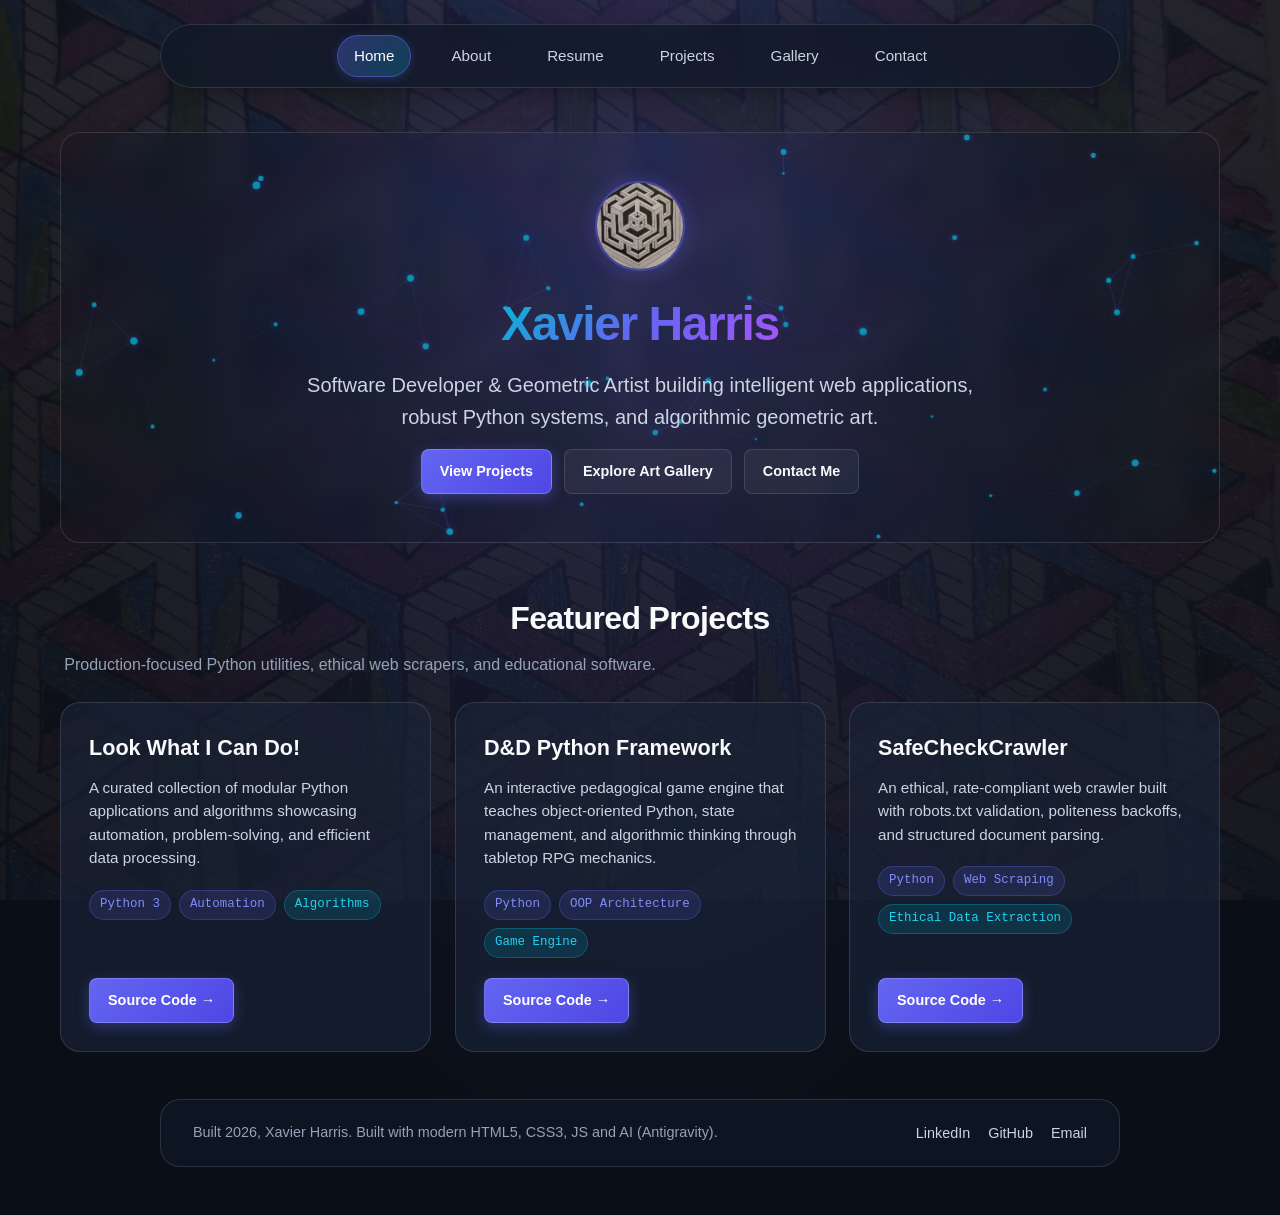
==== commit 7a6c91b5: "feat: add resume page with dedicated styling and link in navigation menu" ====
--- a/index.html
+++ b/index.html
@@ -15,6 +15,7 @@
             <nav class="nav">
                 <a href="index.html" class="active">Home</a>
                 <a href="about.html">About</a>
+                <a href="xavier-resume.html" target="_blank" rel="noopener noreferrer" class="btn-resume">Resume</a>
                 <a href="projects.html">Projects</a>
                 <a href="gallery.html">Gallery</a>
                 <a href="contact.html">Contact</a>
@@ -112,4 +113,4 @@
     </div>
 </body>
 
-</html>
+</html>
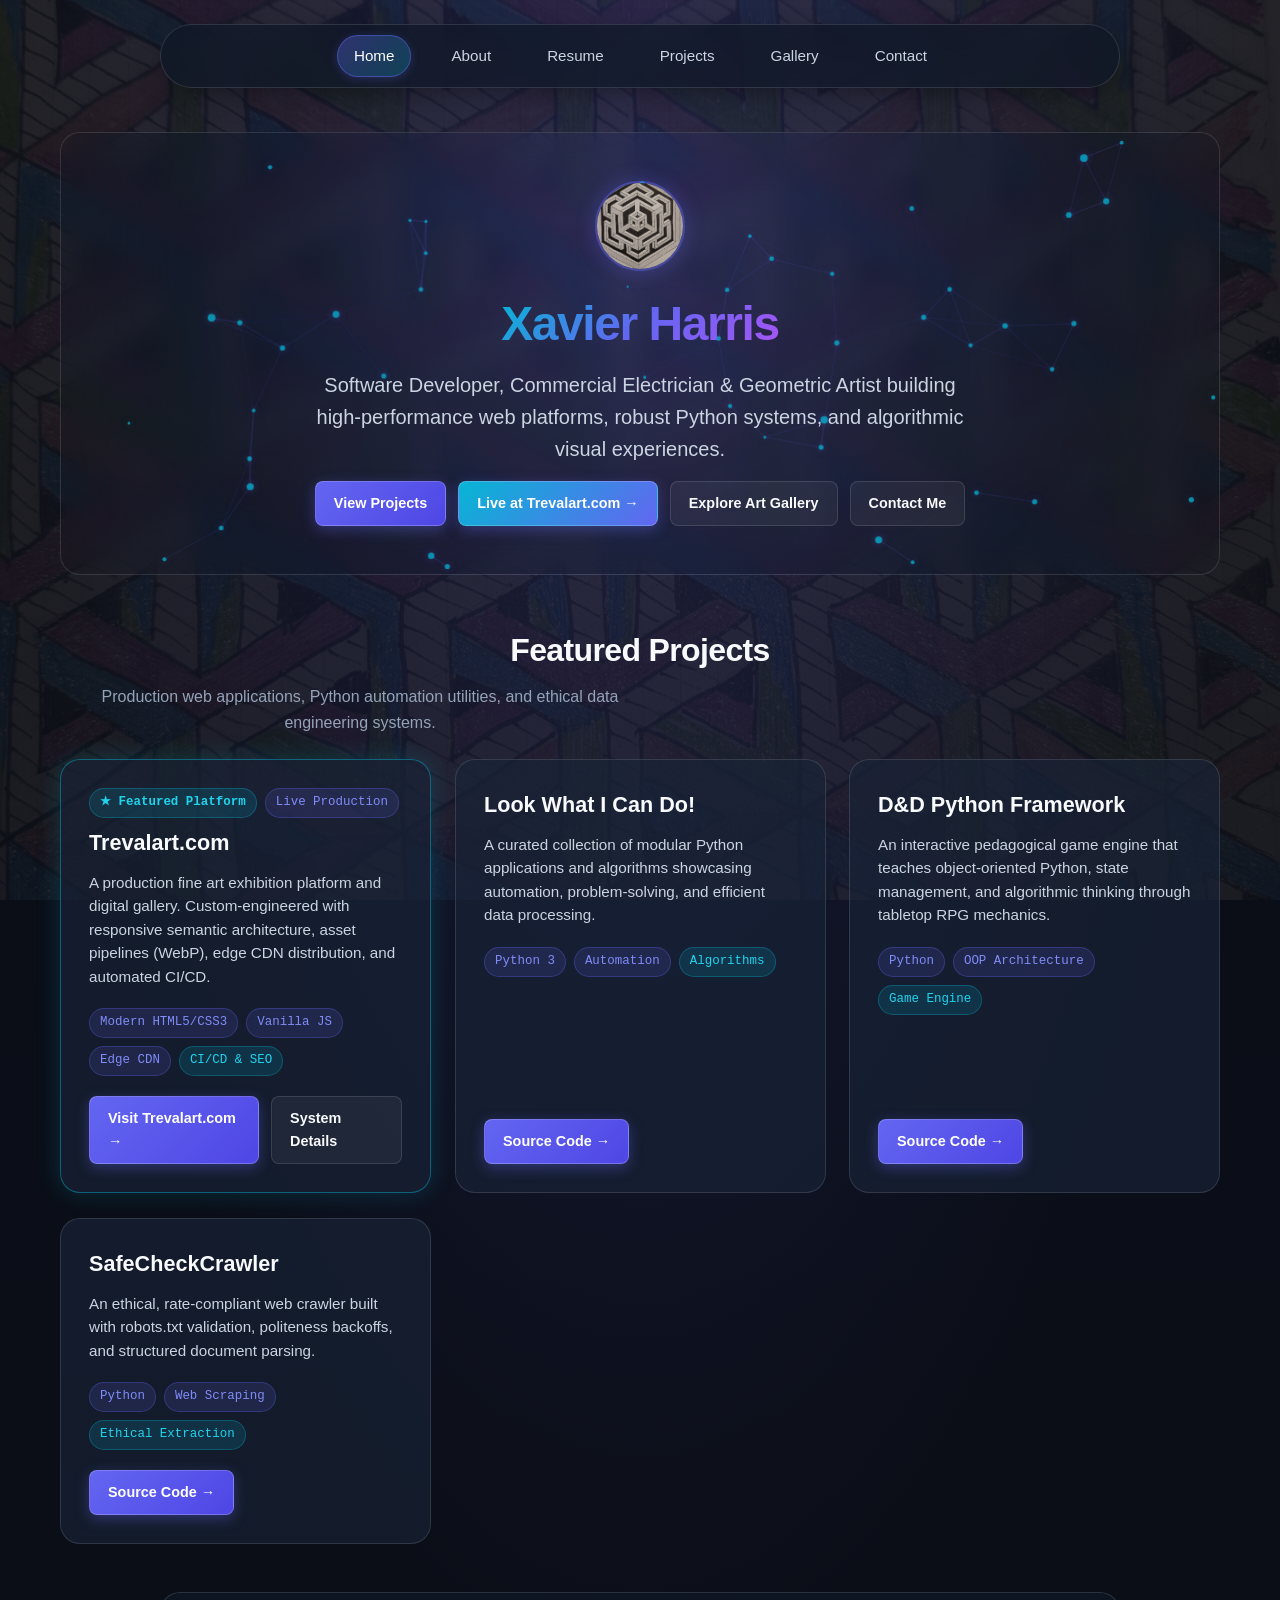
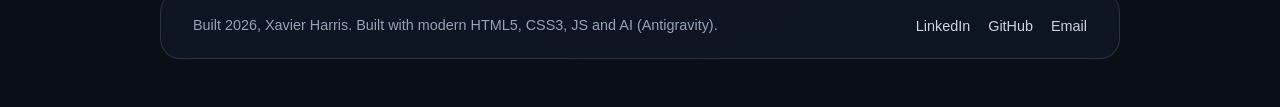
==== commit 0bf94556: "feat: add blog section to about page and scaffold vite project" ====
--- a/index.html
+++ b/index.html
@@ -4,7 +4,7 @@
 <head>
     <meta charset="UTF-8">
     <meta name="viewport" content="width=device-width, initial-scale=1.0">
-    <title>Xavier Harris | Software Engineer & Artist</title>
+    <title>Xavier Harris | Software Engineer &amp; Geometric Artist</title>
     <link rel="stylesheet" href="styles.css">
     <script src="script.js" defer></script>
 </head>
@@ -30,10 +30,10 @@
                     <img src="art/logo.png" alt="Xavier Harris Logo">
                 </div>
                 <h1>Xavier Harris</h1>
-                <p class="tagline">Software Developer & Geometric Artist building intelligent web applications,
-                    robust Python systems, and algorithmic geometric art.</p>
+                <p class="tagline">Software Developer, Commercial Electrician &amp; Geometric Artist building high-performance web platforms, robust Python systems, and algorithmic visual experiences.</p>
                 <div class="project-actions">
                     <a href="projects.html" class="btn btn-primary">View Projects</a>
+                    <a href="https://trevalart.com" target="_blank" rel="noopener noreferrer" class="btn btn-primary" style="background: linear-gradient(135deg, #06b6d4 0%, #6366f1 100%);">Live at Trevalart.com &rarr;</a>
                     <a href="gallery.html" class="btn btn-secondary">Explore Art Gallery</a>
                     <a href="contact.html" class="btn btn-secondary">Contact Me</a>
                 </div>
@@ -42,15 +42,35 @@
             <!-- Featured Projects Section -->
             <section id="projects" class="project-section reveal-on-scroll">
                 <h2>Featured Projects</h2>
-                <p class="section-subtitle">Production-focused Python utilities, ethical web scrapers, and educational
-                    software.</p>
+                <p class="section-subtitle">Production web applications, Python automation utilities, and ethical data engineering systems.</p>
 
                 <ul class="project-grid">
+                    <!-- Featured Trevalart.com card -->
+                    <li class="project-card reveal-on-scroll" style="border-color: rgba(6, 182, 212, 0.45); box-shadow: 0 0 25px rgba(6, 182, 212, 0.2);">
+                        <div class="project-header">
+                            <div style="display: flex; gap: 8px; margin-bottom: 8px;">
+                                <span class="tag accent" style="font-weight: 700;">★ Featured Platform</span>
+                                <span class="tag">Live Production</span>
+                            </div>
+                            <h3>Trevalart.com</h3>
+                            <p class="project-description">A production fine art exhibition platform and digital gallery. Custom-engineered with responsive semantic architecture, asset pipelines (WebP), edge CDN distribution, and automated CI/CD.</p>
+                        </div>
+                        <div class="tech-tags">
+                            <span class="tag">Modern HTML5/CSS3</span>
+                            <span class="tag">Vanilla JS</span>
+                            <span class="tag">Edge CDN</span>
+                            <span class="tag accent">CI/CD &amp; SEO</span>
+                        </div>
+                        <div class="project-actions">
+                            <a href="https://trevalart.com" target="_blank" rel="noopener noreferrer" class="btn btn-primary">Visit Trevalart.com &rarr;</a>
+                            <a href="projects.html" class="btn btn-secondary">System Details</a>
+                        </div>
+                    </li>
+
                     <li class="project-card reveal-on-scroll">
                         <div class="project-header">
                             <h3>Look What I Can Do!</h3>
-                            <p class="project-description">A curated collection of modular Python applications and
-                                algorithms showcasing automation, problem-solving, and efficient data processing.</p>
+                            <p class="project-description">A curated collection of modular Python applications and algorithms showcasing automation, problem-solving, and efficient data processing.</p>
                         </div>
                         <div class="tech-tags">
                             <span class="tag">Python 3</span>
@@ -66,9 +86,7 @@
                     <li class="project-card reveal-on-scroll">
                         <div class="project-header">
                             <h3>D&amp;D Python Framework</h3>
-                            <p class="project-description">An interactive pedagogical game engine that teaches
-                                object-oriented Python, state management, and algorithmic thinking through tabletop RPG
-                                mechanics.</p>
+                            <p class="project-description">An interactive pedagogical game engine that teaches object-oriented Python, state management, and algorithmic thinking through tabletop RPG mechanics.</p>
                         </div>
                         <div class="tech-tags">
                             <span class="tag">Python</span>
@@ -84,13 +102,12 @@
                     <li class="project-card reveal-on-scroll">
                         <div class="project-header">
                             <h3>SafeCheckCrawler</h3>
-                            <p class="project-description">An ethical, rate-compliant web crawler built with robots.txt
-                                validation, politeness backoffs, and structured document parsing.</p>
+                            <p class="project-description">An ethical, rate-compliant web crawler built with robots.txt validation, politeness backoffs, and structured document parsing.</p>
                         </div>
                         <div class="tech-tags">
                             <span class="tag">Python</span>
                             <span class="tag">Web Scraping</span>
-                            <span class="tag accent">Ethical Data Extraction</span>
+                            <span class="tag accent">Ethical Extraction</span>
                         </div>
                         <div class="project-actions">
                             <a href="https://github.com/Xmharris/SafeCheckCrawler" target="_blank"
@@ -107,10 +124,10 @@
                 <li><a href="https://www.linkedin.com/in/xmharris" target="_blank"
                         rel="noopener noreferrer">LinkedIn</a></li>
                 <li><a href="https://github.com/xmharris" target="_blank" rel="noopener noreferrer">GitHub</a></li>
-                <li><a href="mailto:xmharris11@gmail.com">Email</a></li>
+                <li><a href="mailto:source@x-sys.dev">Email</a></li>
             </ul>
         </footer>
     </div>
 </body>
 
-</html>+</html>
--- a/styles.css
+++ b/styles.css
@@ -531,6 +531,7 @@
 }
 
 form#contact-form input,
+form#contact-form select,
 form#contact-form textarea {
   width: 100%;
   background: rgba(10, 14, 23, 0.7);
@@ -545,6 +546,7 @@
 }
 
 form#contact-form input:focus,
+form#contact-form select:focus,
 form#contact-form textarea:focus {
   border-color: var(--accent-primary-light);
   box-shadow: 0 0 0 3px rgba(99, 102, 241, 0.25);
@@ -570,6 +572,41 @@
   align-self: flex-start;
 }
 
+
+form#contact-form select {
+  cursor: pointer;
+  appearance: none;
+  background-image: url("data:image/svg+xml;charset=UTF-8,%3csvg xmlns='http://www.w3.org/2000/svg' viewBox='0 0 24 24' fill='none' stroke='%2306b6d4' stroke-width='2' stroke-linecap='round' stroke-linejoin='round'%3e%3cpolyline points='6 9 12 15 18 9'%3e%3c/polyline%3e%3c/svg%3e");
+  background-repeat: no-repeat;
+  background-position: right 14px center;
+  background-size: 16px;
+  padding-right: 40px;
+}
+
+form#contact-form select option {
+  background: #0a0e17;
+  color: #f8fafc;
+}
+
+.form-feedback {
+  padding: 14px 18px;
+  border-radius: var(--radius-sm);
+  font-size: 0.95rem;
+  line-height: 1.5;
+  transition: all var(--transition-smooth);
+}
+
+.form-feedback.success {
+  background: rgba(16, 185, 129, 0.15);
+  border: 1px solid rgba(16, 185, 129, 0.4);
+  color: #34d399;
+}
+
+.form-feedback.error {
+  background: rgba(239, 68, 68, 0.15);
+  border: 1px solid rgba(239, 68, 68, 0.4);
+  color: #f87171;
+}
 form#contact-form button[type="submit"]:hover {
   transform: translateY(-2px);
   box-shadow: 0 6px 20px rgba(99, 102, 241, 0.55);
@@ -872,4 +909,338 @@
 
 .lightbox-next {
   right: 16px;
+}
+
+/* ==========================================================================
+   14. HIGHLIGHTED PROJECT CARD (TREVALART.COM)
+   ========================================================================== */
+.highlighted-project {
+  width: 100%;
+  background: radial-gradient(circle at top right, rgba(6, 182, 212, 0.15), rgba(99, 102, 241, 0.1) 40%, rgba(16, 24, 40, 0.85) 80%);
+  border: 2px solid rgba(6, 182, 212, 0.5);
+  border-radius: var(--radius-lg);
+  padding: clamp(24px, 4vw, 40px);
+  box-shadow: 0 12px 40px -10px rgba(6, 182, 212, 0.25), 0 0 35px rgba(99, 102, 241, 0.2);
+  margin-bottom: 40px;
+  display: flex;
+  flex-direction: column;
+  gap: 24px;
+  position: relative;
+  overflow: hidden;
+}
+
+.highlight-badge-bar {
+  display: flex;
+  align-items: center;
+  flex-wrap: wrap;
+  gap: 12px;
+}
+
+.badge-flagship {
+  font-family: var(--font-mono);
+  font-size: 0.85rem;
+  font-weight: 700;
+  text-transform: uppercase;
+  letter-spacing: 0.05em;
+  padding: 6px 14px;
+  background: linear-gradient(135deg, #06b6d4 0%, #6366f1 100%);
+  color: #ffffff;
+  border-radius: var(--radius-full);
+  box-shadow: 0 2px 10px rgba(6, 182, 212, 0.4);
+}
+
+.badge-live {
+  display: inline-flex;
+  align-items: center;
+  gap: 8px;
+  font-size: 0.85rem;
+  font-weight: 600;
+  color: #34d399;
+  background: rgba(16, 185, 129, 0.15);
+  border: 1px solid rgba(16, 185, 129, 0.3);
+  padding: 5px 12px;
+  border-radius: var(--radius-full);
+}
+
+.live-dot {
+  width: 8px;
+  height: 8px;
+  background-color: #10b981;
+  border-radius: 50%;
+  box-shadow: 0 0 10px #10b981;
+  animation: pulse-dot 2s infinite ease-in-out;
+}
+
+@keyframes pulse-dot {
+  0%, 100% { transform: scale(1); opacity: 1; }
+  50% { transform: scale(1.4); opacity: 0.5; }
+}
+
+.highlight-header h2 {
+  font-size: clamp(1.6rem, 3vw, 2.2rem);
+  font-weight: 800;
+  color: #ffffff;
+  line-height: 1.25;
+  margin-bottom: 10px;
+}
+
+.highlight-lead {
+  font-size: 1.1rem;
+  color: var(--text-secondary);
+  line-height: 1.6;
+}
+
+.highlight-actions {
+  display: flex;
+  flex-wrap: wrap;
+  gap: 14px;
+}
+
+.btn-highlight {
+  font-size: 1.05rem;
+  padding: 12px 26px;
+  background: linear-gradient(135deg, #06b6d4 0%, #6366f1 100%);
+  border: 1px solid rgba(255, 255, 255, 0.3);
+  box-shadow: 0 6px 20px rgba(6, 182, 212, 0.4);
+}
+
+.breakdown-grid {
+  display: grid;
+  grid-template-columns: repeat(auto-fit, minmax(280px, 1fr));
+  gap: 20px;
+  margin-top: 10px;
+}
+
+.breakdown-card {
+  background: rgba(10, 14, 23, 0.7);
+  backdrop-filter: blur(8px);
+  border: 1px solid var(--border-glass);
+  border-radius: var(--radius-md);
+  padding: 22px;
+  display: flex;
+  flex-direction: column;
+  gap: 14px;
+  transition: all var(--transition-smooth);
+}
+
+.breakdown-card:hover {
+  border-color: var(--accent-cyan);
+  transform: translateY(-3px);
+  box-shadow: 0 8px 24px rgba(6, 182, 212, 0.15);
+}
+
+.breakdown-icon {
+  font-size: 1.8rem;
+}
+
+.breakdown-card h3 {
+  font-size: 1.15rem;
+  font-weight: 700;
+  color: #ffffff;
+}
+
+.breakdown-list {
+  list-style: none;
+  display: flex;
+  flex-direction: column;
+  gap: 10px;
+  font-size: 0.92rem;
+  color: var(--text-secondary);
+  line-height: 1.55;
+  flex: 1;
+}
+
+.breakdown-list li strong {
+  color: #f1f5f9;
+}
+
+/* ==========================================================================
+   15. BLOG & THOUGHTS SECTION (ABOUT PAGE)
+   ========================================================================== */
+.blog-section {
+  width: 100%;
+  display: flex;
+  flex-direction: column;
+  gap: 32px;
+  margin-top: 20px;
+}
+
+.blog-header {
+  text-align: center;
+  display: flex;
+  flex-direction: column;
+  align-items: center;
+  gap: 12px;
+}
+
+.blog-header h2 {
+  font-size: 2rem;
+  font-weight: 800;
+  color: var(--text-primary);
+}
+
+.blog-filters {
+  display: flex;
+  flex-wrap: wrap;
+  justify-content: center;
+  gap: 10px;
+  margin-top: 8px;
+}
+
+.blog-filter-btn {
+  background: rgba(255, 255, 255, 0.05);
+  border: 1px solid var(--border-glass);
+  color: var(--text-secondary);
+  padding: 8px 18px;
+  border-radius: var(--radius-full);
+  font-size: 0.88rem;
+  font-weight: 600;
+  cursor: pointer;
+  transition: all var(--transition-fast);
+}
+
+.blog-filter-btn:hover {
+  background: rgba(255, 255, 255, 0.12);
+  color: #ffffff;
+  border-color: rgba(255, 255, 255, 0.25);
+}
+
+.blog-filter-btn.active {
+  background: linear-gradient(135deg, var(--accent-primary) 0%, #4f46e5 100%);
+  color: #ffffff;
+  border-color: transparent;
+  box-shadow: 0 4px 14px rgba(99, 102, 241, 0.4);
+}
+
+.blog-grid {
+  display: grid;
+  grid-template-columns: repeat(auto-fill, minmax(min(100%, 460px), 1fr));
+  gap: 24px;
+  width: 100%;
+}
+
+.blog-card {
+  background: var(--color-surface-card);
+  backdrop-filter: blur(12px);
+  border: 1px solid var(--border-glass);
+  border-radius: var(--radius-lg);
+  padding: 28px;
+  display: flex;
+  flex-direction: column;
+  gap: 14px;
+  box-shadow: var(--shadow-sm);
+  transition: transform var(--transition-smooth), border-color var(--transition-smooth), box-shadow var(--transition-smooth);
+}
+
+.blog-card:hover {
+  transform: translateY(-4px);
+  border-color: rgba(99, 102, 241, 0.4);
+  box-shadow: 0 12px 30px rgba(0, 0, 0, 0.4);
+}
+
+.blog-card.is-hidden {
+  display: none !important;
+}
+
+.blog-meta {
+  display: flex;
+  flex-wrap: wrap;
+  align-items: center;
+  gap: 8px 12px;
+  font-size: 0.82rem;
+  color: var(--text-muted);
+}
+
+.blog-category-tag {
+  font-family: var(--font-mono);
+  font-size: 0.75rem;
+  font-weight: 700;
+  padding: 3px 10px;
+  border-radius: var(--radius-full);
+}
+
+.tag-studies {
+  background: rgba(99, 102, 241, 0.18);
+  color: #a5b4fc;
+  border: 1px solid rgba(99, 102, 241, 0.35);
+}
+
+.tag-projects {
+  background: rgba(6, 182, 212, 0.18);
+  color: #67e8f9;
+  border: 1px solid rgba(6, 182, 212, 0.35);
+}
+
+.tag-world {
+  background: rgba(168, 85, 247, 0.18);
+  color: #d8b4fe;
+  border: 1px solid rgba(168, 85, 247, 0.35);
+}
+
+.blog-date, .blog-read-time {
+  display: inline-flex;
+  align-items: center;
+}
+
+.blog-card h3 {
+  font-size: 1.25rem;
+  font-weight: 700;
+  color: var(--text-primary);
+  line-height: 1.35;
+}
+
+.blog-excerpt {
+  color: var(--text-secondary);
+  font-size: 0.95rem;
+  line-height: 1.6;
+}
+
+.blog-full-content {
+  display: none;
+  flex-direction: column;
+  gap: 12px;
+  color: var(--text-secondary);
+  font-size: 0.95rem;
+  line-height: 1.65;
+  padding-top: 10px;
+  border-top: 1px dashed rgba(255, 255, 255, 0.1);
+}
+
+.blog-full-content.is-open {
+  display: flex;
+  animation: fadeIn 0.3s ease-in;
+}
+
+@keyframes fadeIn {
+  from { opacity: 0; transform: translateY(-4px); }
+  to { opacity: 1; transform: translateY(0); }
+}
+
+.blog-card-footer {
+  display: flex;
+  justify-content: space-between;
+  align-items: center;
+  flex-wrap: wrap;
+  gap: 12px;
+  margin-top: auto;
+  padding-top: 14px;
+}
+
+.blog-expand-btn {
+  background: transparent;
+  border: none;
+  color: var(--accent-cyan);
+  font-size: 0.9rem;
+  font-weight: 600;
+  cursor: pointer;
+  display: inline-flex;
+  align-items: center;
+  gap: 4px;
+  transition: color var(--transition-fast);
+  padding: 0;
+}
+
+.blog-expand-btn:hover {
+  color: #67e8f9;
+  text-decoration: underline;
 }
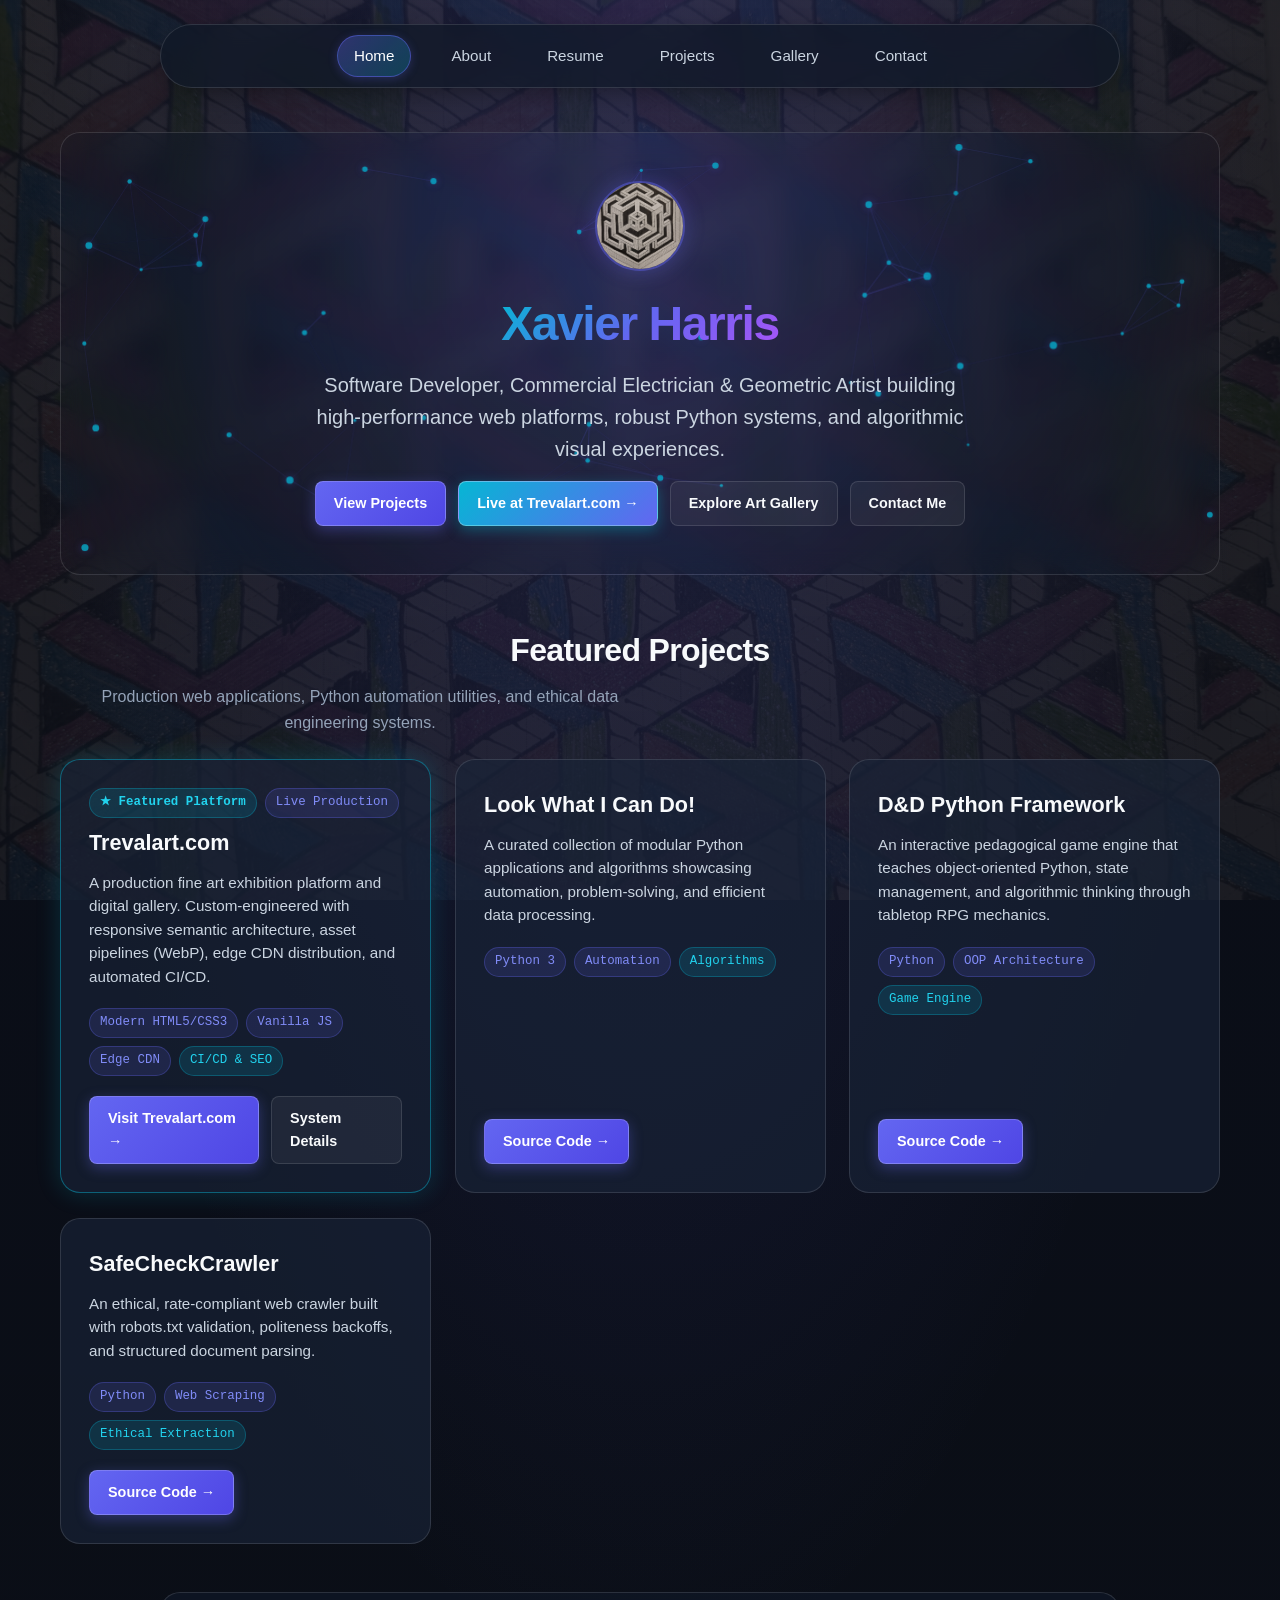
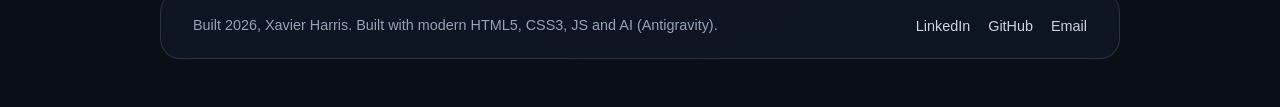
==== commit 6943da89: "refactor: clean up inline styles and improve HTML/CSS structure across site" ====
--- a/index.html
+++ b/index.html
@@ -33,7 +33,7 @@
                 <p class="tagline">Software Developer, Commercial Electrician &amp; Geometric Artist building high-performance web platforms, robust Python systems, and algorithmic visual experiences.</p>
                 <div class="project-actions">
                     <a href="projects.html" class="btn btn-primary">View Projects</a>
-                    <a href="https://trevalart.com" target="_blank" rel="noopener noreferrer" class="btn btn-primary" style="background: linear-gradient(135deg, #06b6d4 0%, #6366f1 100%);">Live at Trevalart.com &rarr;</a>
+                    <a href="https://trevalart.com" target="_blank" rel="noopener noreferrer" class="btn btn-primary btn-gradient">Live at Trevalart.com &rarr;</a>
                     <a href="gallery.html" class="btn btn-secondary">Explore Art Gallery</a>
                     <a href="contact.html" class="btn btn-secondary">Contact Me</a>
                 </div>
@@ -46,10 +46,10 @@
 
                 <ul class="project-grid">
                     <!-- Featured Trevalart.com card -->
-                    <li class="project-card reveal-on-scroll" style="border-color: rgba(6, 182, 212, 0.45); box-shadow: 0 0 25px rgba(6, 182, 212, 0.2);">
+                    <li class="project-card featured reveal-on-scroll">
                         <div class="project-header">
-                            <div style="display: flex; gap: 8px; margin-bottom: 8px;">
-                                <span class="tag accent" style="font-weight: 700;">★ Featured Platform</span>
+                            <div class="project-badges">
+                                <span class="tag accent tag-featured">★ Featured Platform</span>
                                 <span class="tag">Live Production</span>
                             </div>
                             <h3>Trevalart.com</h3>
--- a/styles.css
+++ b/styles.css
@@ -76,6 +76,10 @@
   -moz-osx-font-smoothing: grayscale;
 }
 
+body.modal-open {
+  overflow: hidden;
+}
+
 /* ==========================================================================
    3. LAYOUT & CONTAINER
    ========================================================================== */
@@ -110,8 +114,8 @@
   width: 100%;
   max-width: 960px;
   background: var(--color-surface-glass);
+  -webkit-backdrop-filter: blur(16px);
   backdrop-filter: blur(16px);
-  -webkit-backdrop-filter: blur(16px);
   border: 1px solid var(--border-glass);
   border-radius: var(--radius-full);
   box-shadow: var(--shadow-md);
@@ -234,8 +238,8 @@
 
 .project-card {
   background: var(--color-surface-card);
+  -webkit-backdrop-filter: blur(12px);
   backdrop-filter: blur(12px);
-  -webkit-backdrop-filter: blur(12px);
   border: 1px solid var(--border-glass);
   border-radius: var(--radius-lg);
   padding: 28px;
@@ -266,6 +270,11 @@
   box-shadow: var(--shadow-glow), var(--shadow-md);
 }
 
+.project-card.featured {
+  border-color: rgba(6, 182, 212, 0.45);
+  box-shadow: 0 0 25px rgba(6, 182, 212, 0.2);
+}
+
 .project-card:hover::before {
   opacity: 1;
 }
@@ -287,6 +296,13 @@
   display: flex;
   flex-wrap: wrap;
   gap: 8px;
+}
+
+.project-badges {
+  display: flex;
+  flex-wrap: wrap;
+  gap: 8px;
+  margin-bottom: 8px;
 }
 
 .tag {
@@ -303,6 +319,10 @@
   background: rgba(6, 182, 212, 0.15);
   color: #22d3ee;
   border-color: rgba(6, 182, 212, 0.3);
+}
+
+.tag.tag-featured {
+  font-weight: 700;
 }
 
 .project-actions {
@@ -349,6 +369,18 @@
   border-color: rgba(255, 255, 255, 0.3);
 }
 
+.btn-gradient {
+  background: linear-gradient(135deg, #06b6d4 0%, #6366f1 100%);
+  border: 1px solid rgba(255, 255, 255, 0.3);
+  box-shadow: 0 4px 14px rgba(6, 182, 212, 0.35);
+}
+
+.btn-gradient:hover {
+  background: linear-gradient(135deg, #0891b2 0%, #4f46e5 100%);
+  transform: translateY(-2px);
+  box-shadow: 0 6px 20px rgba(6, 182, 212, 0.5);
+}
+
 /* ==========================================================================
    7. ART GALLERY GRID & CARDS
    ========================================================================== */
@@ -447,6 +479,14 @@
   border-radius: 50%;
   border: 3px solid var(--accent-primary);
   box-shadow: 0 0 24px rgba(99, 102, 241, 0.4);
+}
+
+.profile-card .tagline {
+  font-size: 0.95rem;
+}
+
+.profile-card .btn {
+  width: 100%;
 }
 
 .bio-card {
@@ -589,6 +629,7 @@
 }
 
 .form-feedback {
+  display: none;
   padding: 14px 18px;
   border-radius: var(--radius-sm);
   font-size: 0.95rem;
@@ -596,6 +637,11 @@
   transition: all var(--transition-smooth);
 }
 
+.form-feedback.success,
+.form-feedback.error {
+  display: block;
+}
+
 .form-feedback.success {
   background: rgba(16, 185, 129, 0.15);
   border: 1px solid rgba(16, 185, 129, 0.4);
@@ -607,6 +653,13 @@
   border: 1px solid rgba(239, 68, 68, 0.4);
   color: #f87171;
 }
+
+.form-feedback a,
+.form-feedback-link {
+  color: #67e8f9;
+  text-decoration: underline;
+  font-weight: 600;
+}
 form#contact-form button[type="submit"]:hover {
   transform: translateY(-2px);
   box-shadow: 0 6px 20px rgba(99, 102, 241, 0.55);
@@ -634,6 +687,28 @@
   padding: 12px 16px;
   border-radius: var(--radius-sm);
   font-size: 0.92rem;
+  color: var(--text-secondary);
+}
+
+.inquiry-header {
+  display: flex;
+  justify-content: space-between;
+  align-items: center;
+  margin-bottom: 4px;
+}
+
+.inquiry-tag {
+  font-size: 0.72rem;
+  padding: 2px 8px;
+}
+
+.inquiry-email {
+  color: var(--text-muted);
+  font-size: 0.85rem;
+}
+
+.inquiry-message {
+  margin-top: 6px;
   color: var(--text-secondary);
 }
 
@@ -708,8 +783,8 @@
   padding: 48px 24px;
   background: radial-gradient(circle at 50% 30%, rgba(99, 102, 241, 0.12) 0%, rgba(16, 24, 40, 0.5) 70%, transparent 100%);
   border: 1px solid var(--border-glass);
+  -webkit-backdrop-filter: blur(12px);
   backdrop-filter: blur(12px);
-  -webkit-backdrop-filter: blur(12px);
 }
 
 #hero-canvas {
@@ -793,8 +868,8 @@
   border: 1px solid var(--border-glass);
   border-radius: var(--radius-lg);
   background: rgba(10, 14, 23, 0.96);
+  -webkit-backdrop-filter: blur(24px);
   backdrop-filter: blur(24px);
-  -webkit-backdrop-filter: blur(24px);
   color: var(--text-primary);
   max-width: 90vw;
   max-height: 90vh;
@@ -806,8 +881,8 @@
 
 dialog.lightbox-modal::backdrop {
   background: rgba(4, 6, 12, 0.85);
+  -webkit-backdrop-filter: blur(12px);
   backdrop-filter: blur(12px);
-  -webkit-backdrop-filter: blur(12px);
 }
 
 .lightbox-content {
@@ -1054,6 +1129,13 @@
   color: #f1f5f9;
 }
 
+.projects-subheading {
+  margin: 40px 0 20px;
+  font-size: 1.8rem;
+  text-align: center;
+  color: var(--text-primary);
+}
+
 /* ==========================================================================
    15. BLOG & THOUGHTS SECTION (ABOUT PAGE)
    ========================================================================== */
